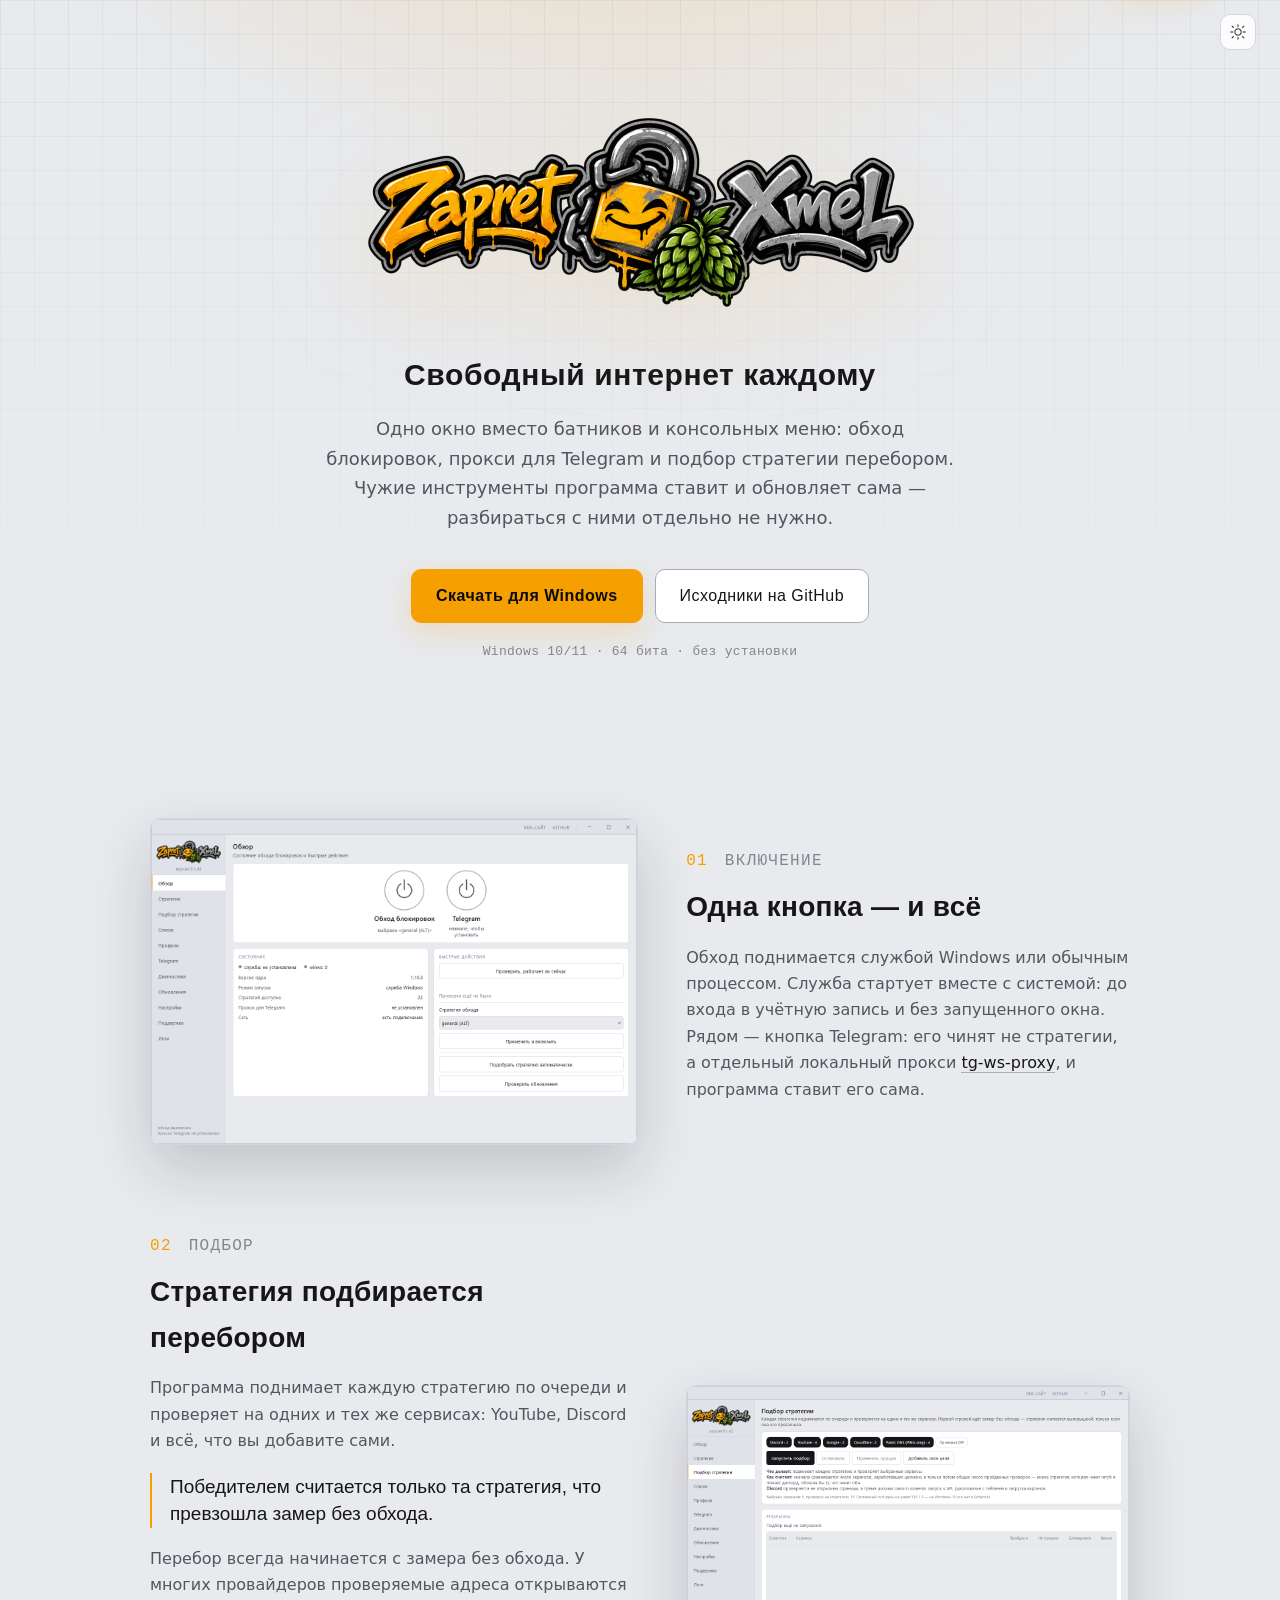
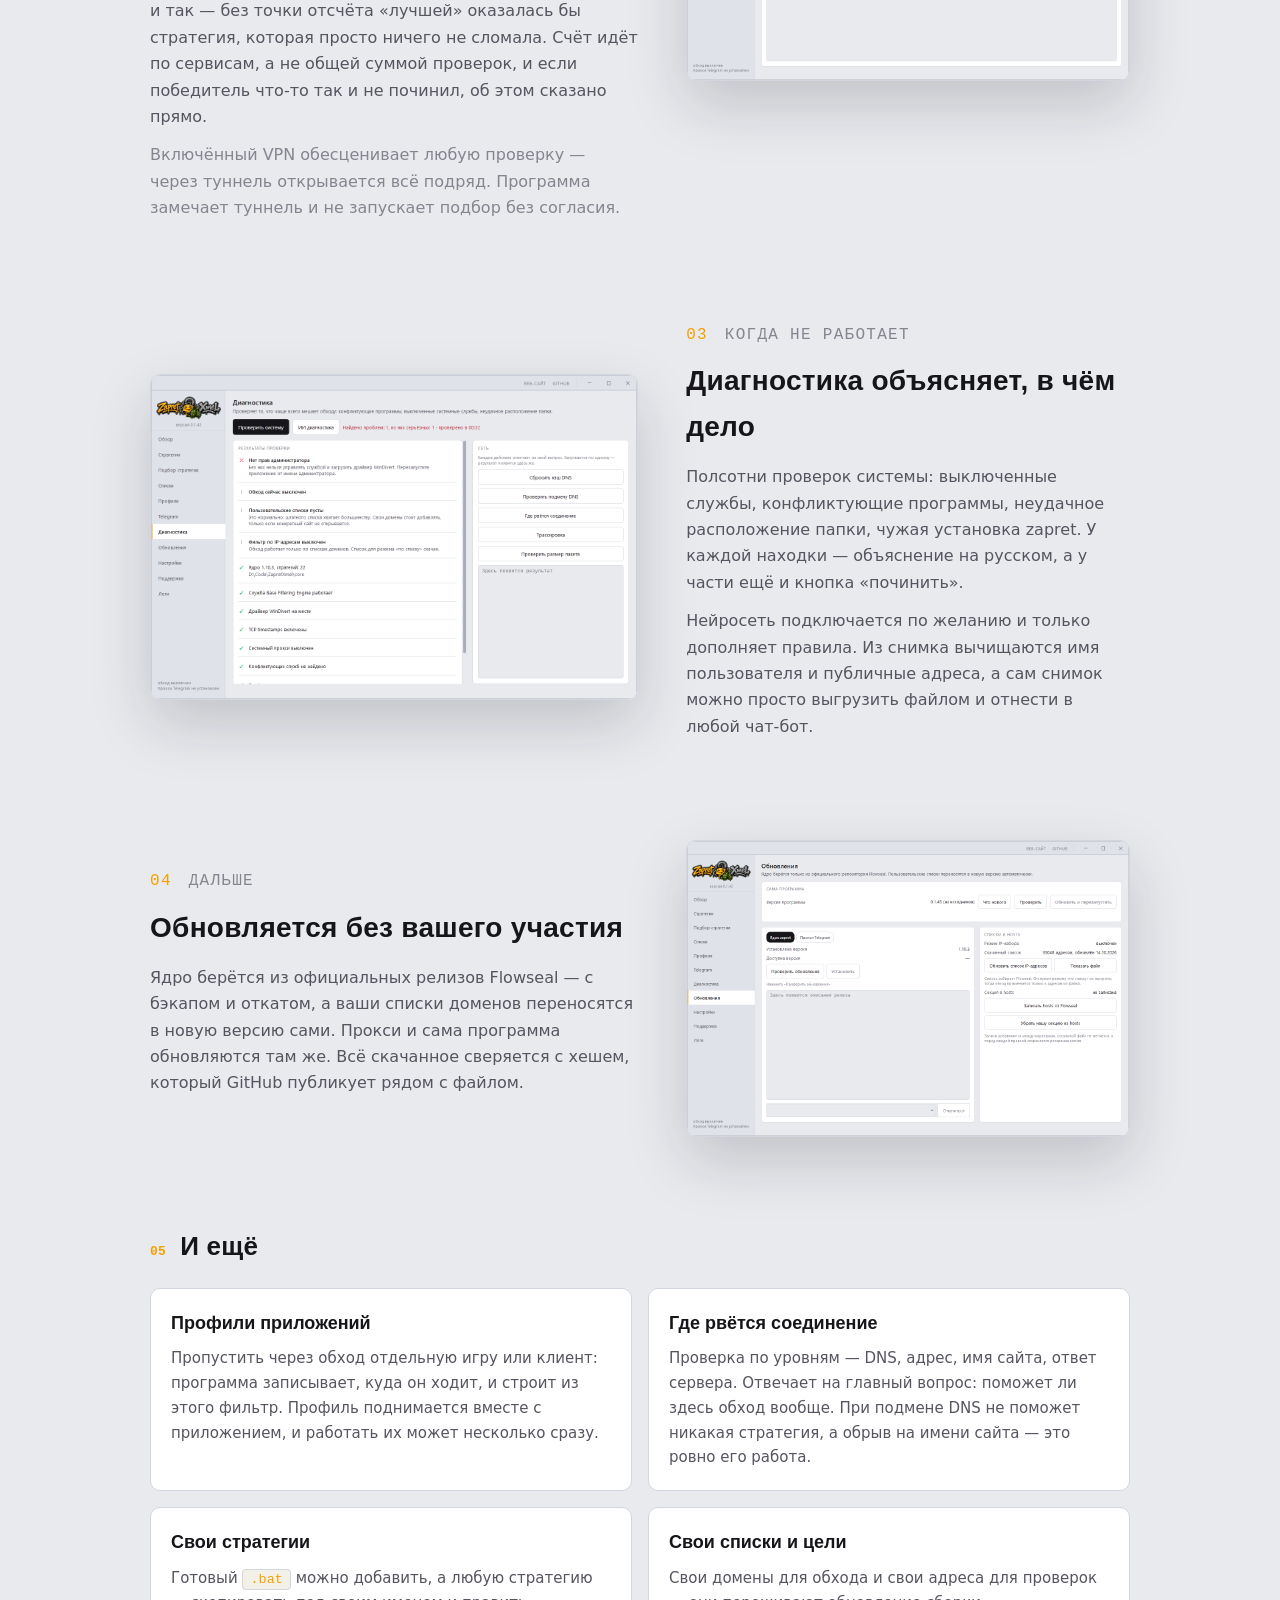
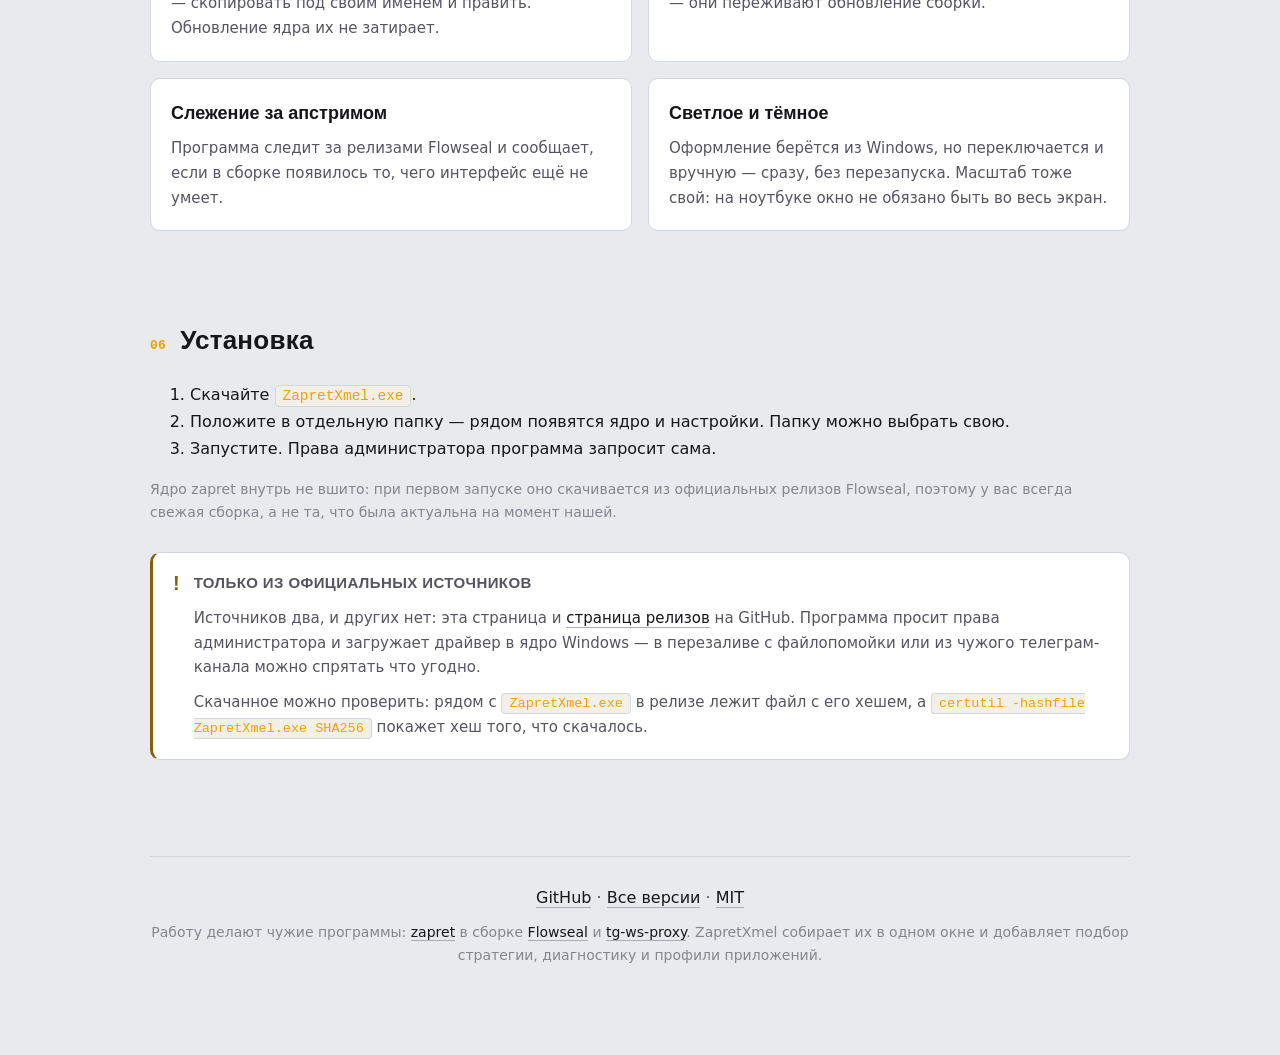
==== docs/index.html @ 5e23eaf8 "fix(сайт): первое переключение темы ждало загрузки снимков Снимки второго оформления браузер не запр" ====
<!DOCTYPE html>
<html lang="ru">
<head>
<meta charset="utf-8">
<meta name="viewport" content="width=device-width, initial-scale=1">
<title>ZapretXmel — обход блокировок без батников</title>
<meta name="description" content="Обход блокировок в одном окне: ядро zapret, прокси для Telegram, подбор стратегии перебором с честным замером без обхода и диагностика.">

<!-- Карточка для ссылок в мессенджерах. Берётся отдельная картинка
     1200×630 (assets/og.png), а не баннер: у баннера прозрачный фон и свои
     пропорции, поэтому Telegram и Discord подкладывали под логотип белое
     полотно и обрезали его по краям. -->
<meta property="og:title" content="ZapretXmel — обход блокировок без батников">
<meta property="og:description" content="Обход блокировок в одном окне: ядро zapret, прокси для Telegram, подбор стратегии перебором с честным замером без обхода и диагностика.">
<meta property="og:image" content="https://igorxmel.github.io/ZapretXmel/assets/og.png">
<meta property="og:image:width" content="1200">
<meta property="og:image:height" content="630">
<meta property="og:url" content="https://igorxmel.github.io/ZapretXmel/">
<meta property="og:site_name" content="ZapretXmel">
<meta property="og:type" content="website">
<meta property="og:locale" content="ru_RU">
<meta name="twitter:card" content="summary_large_image">
<meta name="theme-color" content="#0b0b0c">

<link rel="canonical" href="https://igorxmel.github.io/ZapretXmel/">
<link rel="sitemap" type="application/xml" href="sitemap.xml">
<link rel="icon" href="assets/favicon.png" type="image/png">
<link rel="stylesheet" href="style.css?v=11">

<!-- Тема проставляется до первой отрисовки: иначе у тех, у кого в системе
     светлое оформление, страница на мгновение мигала бы тёмной. Поэтому
     скрипт здесь, а не в site.js, который грузится в конце. -->
<script>
  (function () {
    var saved = null;
    try { saved = localStorage.getItem("theme"); } catch (e) {}
    var system = matchMedia("(prefers-color-scheme: light)").matches ? "light" : "dark";
    document.documentElement.dataset.theme = saved || system;
  })();
</script>

<!-- Класс ставится до отрисовки: по нему стили прячут блоки, которые
     потом проявит скрипт. Без скрипта всё остаётся видимым. -->
<script>document.documentElement.classList.add("js");</script>
</head>
<body>

<div class="bar" id="bar">
  <!-- Тот же логотип, что и на главной. Квадратной иконкой он в панели
       превращался в кашу, а горизонтальный баннер читается и мелким. -->
  <a class="bar-name" href="#top"><img src="assets/banner.png" alt="ZapretXmel"></a>
  <a class="button primary" href="https://github.com/igorxmel/ZapretXmel/releases/latest/download/ZapretXmel.exe">Скачать</a>
</div>

<!-- Переключатель темы живёт сам по себе, а не в верхней полосе: та
     появляется только после прокрутки, и на первом экране кнопки не было
     вовсе. Значок показывает текущее оформление, а не будущее, и рисуется
     обоими сразу — какой из них виден, решают стили по data-theme. Так он
     верен ещё до того, как отработает скрипт. -->
<button class="theme-toggle" id="theme-toggle" type="button"
        title="Светлое или тёмное оформление" aria-label="Сменить оформление">
  <svg class="icon-moon" viewBox="0 0 24 24" width="18" height="18" aria-hidden="true"
       fill="none" stroke="currentColor" stroke-width="1.7"
       stroke-linecap="round" stroke-linejoin="round">
    <path d="M20 14.5A8.5 8.5 0 0 1 9.5 4a8.5 8.5 0 1 0 10.5 10.5z"></path>
  </svg>
  <svg class="icon-sun" viewBox="0 0 24 24" width="18" height="18" aria-hidden="true"
       fill="none" stroke="currentColor" stroke-width="1.7"
       stroke-linecap="round" stroke-linejoin="round">
    <circle cx="12" cy="12" r="4.2"></circle>
    <path d="M12 2.6v2.2M12 19.2v2.2M4.3 4.3l1.6 1.6M18.1 18.1l1.6 1.6M2.6 12h2.2M19.2 12h2.2M4.3 19.7l1.6-1.6M18.1 5.9l1.6-1.6"></path>
  </svg>
</button>

<header class="hero" id="top">
  <img class="banner reveal" style="--step: 0" src="assets/banner.png" alt="ZapretXmel" width="560">

  <p class="slogan reveal" style="--step: 1">Свободный интернет каждому</p>

  <p class="lead reveal" style="--step: 2">
    Одно окно вместо батников и консольных меню: обход блокировок, прокси для
    Telegram и подбор стратегии перебором. Чужие инструменты программа ставит
    и обновляет сама — разбираться с ними отдельно не нужно.
  </p>

  <div class="actions reveal" style="--step: 3">
    <a class="button primary" href="https://github.com/igorxmel/ZapretXmel/releases/latest/download/ZapretXmel.exe">
      Скачать для Windows
    </a>
    <a class="button" href="https://github.com/igorxmel/ZapretXmel">Исходники на GitHub</a>
    <a class="button boosty" id="boosty" href="#" hidden>Поддержать на Boosty</a>
  </div>

  <p class="meta reveal" style="--step: 4" id="meta">Windows 10/11 · 64 бита · без установки</p>
</header>

<main>

<section class="feature reveal">
  <figure class="shot">
    <img data-shot="dashboard" src="assets/dashboard.png" alt="Главный экран с кнопкой включения">
  </figure>
  <div class="feature-text">
    <p class="step"><span>01</span> Включение</p>
    <h2>Одна кнопка — и всё</h2>
    <p>
      Обход поднимается службой Windows или обычным процессом. Служба стартует
      вместе с системой: до входа в учётную запись и без запущенного окна.
      Рядом — кнопка Telegram: его чинят не стратегии, а отдельный локальный
      прокси <a href="https://github.com/Flowseal/tg-ws-proxy">tg-ws-proxy</a>,
      и программа ставит его сама.
    </p>
  </div>
</section>

<section class="feature reveal">
  <figure class="shot">
    <img data-shot="autopick" src="assets/autopick.png" alt="Экран подбора стратегии" loading="lazy">
  </figure>
  <div class="feature-text">
    <p class="step"><span>02</span> Подбор</p>
    <h2>Стратегия подбирается перебором</h2>
    <p>
      Программа поднимает каждую стратегию по очереди и проверяет на одних и
      тех же сервисах: YouTube, Discord и всё, что вы добавите сами.
    </p>
    <blockquote>Победителем считается только та стратегия, что превзошла замер без обхода.</blockquote>
    <p>
      Перебор всегда начинается с замера без обхода. У многих провайдеров
      проверяемые адреса открываются и так — без точки отсчёта «лучшей»
      оказалась бы стратегия, которая просто ничего не сломала. Счёт идёт по
      сервисам, а не общей суммой проверок, и если победитель что-то так и не
      починил, об этом сказано прямо.
    </p>
    <p class="aside">
      Включённый VPN обесценивает любую проверку — через туннель открывается всё
      подряд. Программа замечает туннель и не запускает подбор без согласия.
    </p>
  </div>
</section>

<section class="feature reveal">
  <figure class="shot">
    <img data-shot="diagnostics" src="assets/diagnostics.png" alt="Экран диагностики" loading="lazy">
  </figure>
  <div class="feature-text">
    <p class="step"><span>03</span> Когда не работает</p>
    <h2>Диагностика объясняет, в чём дело</h2>
    <p>
      Полсотни проверок системы: выключенные службы, конфликтующие программы,
      неудачное расположение папки, чужая установка zapret. У каждой находки —
      объяснение на русском, а у части ещё и кнопка «починить».
    </p>
    <p>
      Нейросеть подключается по желанию и только дополняет правила. Из снимка
      вычищаются имя пользователя и публичные адреса, а сам снимок можно просто
      выгрузить файлом и отнести в любой чат-бот.
    </p>
  </div>
</section>

<section class="feature reveal">
  <figure class="shot">
    <img data-shot="updates" src="assets/updates.png" alt="Экран обновлений" loading="lazy">
  </figure>
  <div class="feature-text">
    <p class="step"><span>04</span> Дальше</p>
    <h2>Обновляется без вашего участия</h2>
    <p>
      Ядро берётся из официальных релизов Flowseal — с бэкапом и откатом, а ваши
      списки доменов переносятся в новую версию сами. Прокси и сама программа
      обновляются там же. Всё скачанное сверяется с хешем, который GitHub
      публикует рядом с файлом.
    </p>
  </div>
</section>

<section class="extras reveal">
  <h2 class="title"><span>05</span> И ещё</h2>
  <div class="extras-grid">
    <article>
      <h3>Профили приложений</h3>
      <p>Пропустить через обход отдельную игру или клиент: программа записывает,
        куда он ходит, и строит из этого фильтр. Профиль поднимается вместе с
        приложением, и работать их может несколько сразу.</p>
    </article>
    <article>
      <h3>Где рвётся соединение</h3>
      <p>Проверка по уровням — DNS, адрес, имя сайта, ответ сервера. Отвечает на
        главный вопрос: поможет ли здесь обход вообще. При подмене DNS не поможет
        никакая стратегия, а обрыв на имени сайта — это ровно его работа.</p>
    </article>
    <article>
      <h3>Свои стратегии</h3>
      <p>Готовый <code>.bat</code> можно добавить, а любую стратегию — скопировать
        под своим именем и править. Обновление ядра их не затирает.</p>
    </article>
    <article>
      <h3>Свои списки и цели</h3>
      <p>Свои домены для обхода и свои адреса для проверок — они переживают
        обновление сборки.</p>
    </article>
    <article>
      <h3>Слежение за апстримом</h3>
      <p>Программа следит за релизами Flowseal и сообщает, если в сборке появилось
        то, чего интерфейс ещё не умеет.</p>
    </article>
    <article>
      <h3>Светлое и тёмное</h3>
      <p>Оформление берётся из Windows, но переключается и вручную — сразу, без
        перезапуска. Масштаб тоже свой: на ноутбуке окно не обязано быть во весь
        экран.</p>
    </article>
  </div>
</section>

<section class="install reveal">
  <h2 class="title"><span>06</span> Установка</h2>
  <ol>
    <li>Скачайте <code>ZapretXmel.exe</code>.</li>
    <li>Положите в отдельную папку — рядом появятся ядро и настройки. Папку можно выбрать свою.</li>
    <li>Запустите. Права администратора программа запросит сама.</li>
  </ol>
  <p class="aside">
    Ядро zapret внутрь не вшито: при первом запуске оно скачивается из
    официальных релизов Flowseal, поэтому у вас всегда свежая сборка, а не та,
    что была актуальна на момент нашей.
  </p>

  <div class="warning">
    <span class="warning-mark" aria-hidden="true">!</span>
    <div>
      <p class="warning-title">Только из официальных источников</p>
      <p>
        Источников два, и других нет: эта страница и
        <a href="https://github.com/igorxmel/ZapretXmel/releases/latest">страница релизов</a>
        на GitHub. Программа просит права администратора и загружает драйвер в
        ядро Windows — в перезаливе с файлопомойки или из чужого
        телеграм-канала можно спрятать что угодно.
      </p>
      <p>
        Скачанное можно проверить: рядом с <code>ZapretXmel.exe</code> в релизе
        лежит файл с его хешем, а <code>certutil -hashfile ZapretXmel.exe
        SHA256</code> покажет хеш того, что скачалось.
      </p>
    </div>
  </div>
</section>

</main>

<footer>
  <p>
    <a href="https://github.com/igorxmel/ZapretXmel">GitHub</a> ·
    <a href="https://github.com/igorxmel/ZapretXmel/releases">Все версии</a> ·
    <a href="https://github.com/igorxmel/ZapretXmel/blob/main/LICENSE">MIT</a>
  </p>
  <p class="aside">
    Работу делают чужие программы: <a href="https://github.com/bol-van/zapret">zapret</a>
    в сборке <a href="https://github.com/Flowseal/zapret-discord-youtube">Flowseal</a>
    и <a href="https://github.com/Flowseal/tg-ws-proxy">tg-ws-proxy</a>. ZapretXmel
    собирает их в одном окне и добавляет подбор стратегии, диагностику и профили
    приложений.
  </p>
</footer>

<!-- Снимок во весь экран. Разметка здесь, а не в скрипте: без JS она
     просто не показывается, и страница от этого не ломается. -->
<div class="lightbox" id="lightbox" hidden>
  <button class="lightbox-close" id="lightbox-close" type="button" aria-label="Закрыть">×</button>
  <img id="lightbox-image" alt="">
</div>

<script src="site.js?v=11"></script>
</body>
</html>
---- docs/style.css ----
/* Палитра та же, что в приложении (app/ui/theme/tokens.py): монохром, цвет
   остаётся за состояниями, а оранжевый из логотипа — единственный акцент.

   Логотип нарисован граффити, поэтому страница держит ту же ноту: тёмный
   холст, инженерная сетка, узкий конденсированный шрифт заголовков и
   моноширинные пометки. Ни одной внешней библиотеки и ни одного шрифта со
   стороннего сервера: страница про обход блокировок не должна зависеть от
   чужих CDN. */

:root {
  --bg: #0b0b0c;
  --surface: #141416;
  --surface-hover: #1b1b1e;
  --border: #282830;
  --border-strong: #3a3a44;
  --text: #f2f2f3;
  --text-dim: #9f9fa6;
  --text-muted: #68686f;
  --orange: #f5a000;
  /* Цвет предупреждения из tokens.py. Это не второй акцент: оранжевый
     остаётся за кнопкой скачивания, а этот — за состоянием, ровно как в
     приложении. Поэтому он живёт в полоске и слове, а не в заливке. */
  --warning: #d9a441;
  --shadow: rgba(0, 0, 0, 0.45);
  --grid-line: rgba(255, 255, 255, 0.022);
  --glow: rgba(245, 160, 0, 0.1);
  --bar-bg: rgba(11, 11, 12, 0.82);
  --shot-shadow: 0 30px 70px rgba(0, 0, 0, 0.55);
  --code-bg: #000;
  --radius: 10px;
  --width: 980px;

  /* Bahnschrift есть в Windows 10 и 11 — узкий DIN-подобный гротеск,
     который задаёт странице технический характер. На других системах
     подхватятся ближайшие по духу. */
  --display: "Bahnschrift", "Segoe UI Variable Display", "Archivo Narrow",
    "Roboto Condensed", "Segoe UI", sans-serif;
  --body: "Segoe UI Variable Text", "Segoe UI", system-ui, -apple-system, sans-serif;
  --mono: Consolas, "SF Mono", ui-monospace, monospace;
}

/* Светлая палитра — зеркало тёмной, с теми же ролями у тех же переменных.
   Значения взяты из app/ui/theme/tokens.py, чтобы страница и программа
   выглядели одинаково.

   Определена один раз: признак темы проставляет скрипт в <head> ещё до
   отрисовки, в том числе когда человек ничего не выбирал и тему берут у
   системы. Второй набор в @media пришлось бы править парой, и он бы
   разошёлся. */
:root[data-theme="light"] {
  --bg: #e8eaee;
  --surface: #ffffff;
  --surface-hover: #f0f1f5;
  --border: #d2d6de;
  --border-strong: #a8adb8;
  --text: #16161a;
  --text-dim: #55555f;
  --text-muted: #85858f;
  --warning: #8a5d0a;
  --shadow: rgba(22, 22, 26, 0.14);
  /* Сетка на светлом должна быть тёмной, иначе её попросту нет. Свечение
     наоборот плотнее: на белом оранжевый разбавляется сильнее. */
  --grid-line: rgba(22, 22, 26, 0.045);
  --glow: rgba(245, 160, 0, 0.18);
  --bar-bg: rgba(255, 255, 255, 0.86);
  --shot-shadow: 0 24px 60px rgba(22, 22, 26, 0.18);
  /* Чёрная плашка посреди светлого текста выглядит дырой; оранжевый на
     светло-сером читается не хуже. */
  --code-bg: #f3f0e8;
}

* { box-sizing: border-box; }

/* Собственный display у кнопки перебивает скрытие атрибутом hidden —
   без этого правила кнопка Boosty показывалась бы и без ссылки. */
[hidden] { display: none !important; }

html {
  scroll-behavior: smooth;
  -webkit-text-size-adjust: 100%;
}

body {
  margin: 0;
  padding: 0 20px 80px;
  background: var(--bg);
  color: var(--text);
  font: 16px/1.65 var(--body);
  -webkit-font-smoothing: antialiased;
  overflow-x: hidden;
}

/* Фон собран слоями: сигнальное оранжевое зарево вверху, инженерная сетка,
   затухающая к низу, и поверх — едва заметное зерно. Плоская заливка
   выглядела дёшево, а каждый слой по отдельности почти не виден. */
body::before,
body::after {
  content: "";
  position: fixed;
  inset: 0;
  pointer-events: none;
  z-index: -1;
}

body::before {
  background:
    radial-gradient(900px 420px at 50% -120px, var(--glow), transparent 70%),
    linear-gradient(var(--bg), var(--bg));
}

body::after {
  background-image:
    linear-gradient(var(--grid-line) 1px, transparent 1px),
    linear-gradient(90deg, var(--grid-line) 1px, transparent 1px);
  background-size: 34px 34px;
  mask-image: linear-gradient(#000 0%, rgba(0, 0, 0, 0.35) 45%, transparent 85%);
}

a { color: var(--text); text-decoration: none; }
a:not(.button):not(.dot):not(.bar-name) {
  border-bottom: 1px solid var(--border-strong);
  transition: border-color 0.15s, color 0.15s;
}
a:not(.button):not(.dot):not(.bar-name):hover { border-color: var(--orange); color: #fff; }

code {
  background: var(--code-bg);
  border: 1px solid var(--border);
  border-radius: 4px;
  padding: 2px 7px;
  font-family: var(--mono);
  font-size: 0.9em;
  color: var(--orange);
}

/* --- верхняя панель ---------------------------------------------------- */

/* Появляется, когда шапка уехала вверх: кнопка скачивания должна быть под
   рукой на любой высоте страницы, но мешать первому экрану она не должна. */
.bar {
  position: fixed;
  top: 0;
  left: 0;
  right: 0;
  z-index: 10;
  display: flex;
  align-items: center;
  gap: 14px;
  padding: 9px 24px;
  background: var(--bar-bg);
  backdrop-filter: blur(12px);
  border-bottom: 1px solid var(--border);
  transform: translateY(-100%);
  transition: transform 0.25s ease;
}

.bar.shown { transform: none; }

.bar-name { display: flex; opacity: 0.95; transition: opacity 0.15s; }
.bar-name:hover { opacity: 1; }
.bar-name img { height: 38px; width: auto; display: block; }

.bar .button { margin-left: auto; padding: 7px 16px; font-size: 14px; }

/* --- шапка ------------------------------------------------------------- */

.hero {
  max-width: var(--width);
  margin: 0 auto;
  padding: 96px 0 56px;
  text-align: center;
}

.banner {
  width: min(560px, 100%);
  height: auto;
  filter: drop-shadow(0 24px 60px rgba(245, 160, 0, 0.14));
}

.slogan {
  margin: 22px 0 0;
  font-family: var(--display);
  font-size: 30px;
  font-weight: 600;
  letter-spacing: 0.02em;
  color: var(--text);
}

.lead {
  max-width: 640px;
  margin: 14px auto 0;
  color: var(--text-dim);
  font-size: 18px;
}

.actions {
  display: flex;
  flex-wrap: wrap;
  gap: 12px;
  justify-content: center;
  margin-top: 36px;
}

.button {
  display: inline-block;
  padding: 13px 24px;
  border: 1px solid var(--border-strong);
  border-radius: var(--radius);
  background: var(--surface);
  color: var(--text);
  font-family: var(--display);
  font-size: 16px;
  letter-spacing: 0.03em;
  cursor: pointer;
  transition: background 0.15s, border-color 0.15s, transform 0.15s, box-shadow 0.2s;
}

.button:hover {
  background: var(--surface-hover);
  border-color: var(--text-muted);
  transform: translateY(-1px);
}

.button.primary {
  background: var(--orange);
  border-color: var(--orange);
  color: #0b0b0c;
  font-weight: 600;
  box-shadow: 0 10px 30px rgba(245, 160, 0, 0.2);
}

.button.primary:hover {
  background: #ffb224;
  border-color: #ffb224;
  box-shadow: 0 14px 38px rgba(245, 160, 0, 0.3);
}

.meta {
  margin-top: 18px;
  color: var(--text-muted);
  font-family: var(--mono);
  font-size: 13px;
  letter-spacing: 0.02em;
}

/* --- разделы ----------------------------------------------------------- */

main { max-width: var(--width); margin: 0 auto; }

section { margin-top: 88px; }

/* Нумерация разделов моноширинным — та же инженерная нота, что и у сетки
   на фоне. Заодно она даёт взгляду опору на длинной странице. */
.title {
  display: flex;
  align-items: baseline;
  gap: 14px;
  margin: 0 0 20px;
}

.title span {
  color: var(--orange);
  font-family: var(--mono);
  font-size: 13px;
}

h2 {
  margin: 0;
  font-family: var(--display);
  font-size: 26px;
  font-weight: 600;
  letter-spacing: 0.01em;
}

.features h3 {
  margin: 0 0 8px;
  font-family: var(--display);
  font-size: 19px;
  font-weight: 600;
  letter-spacing: 0.01em;
}

p { margin: 0 0 12px; color: var(--text-dim); }
.aside { color: var(--text-muted); font-size: 14px; }

/* --- предупреждение ---------------------------------------------------- */

/* Программа просит права администратора и грузит драйвер в ядро, поэтому
   перезалив с чужого сайта — удобное место спрятать что угодно. Сказать об
   этом надо там, где нажимают «Скачать», а не в документации. */
.warning {
  display: grid;
  grid-template-columns: auto 1fr;
  gap: 0 14px;
  margin-top: 28px;
  padding: 18px 20px;
  background: var(--surface);
  border: 1px solid var(--border);
  border-left: 3px solid var(--warning);
  border-radius: var(--radius);
}

.warning-mark {
  color: var(--warning);
  font-family: var(--display);
  font-size: 20px;
  font-weight: 700;
  line-height: 1.2;
}

.warning-title {
  margin: 0 0 6px;
  color: var(--warning);
  font-family: var(--display);
  font-size: 15px;
  font-weight: 700;
  letter-spacing: 0.4px;
  text-transform: uppercase;
}

.warning p {
  margin: 0;
  color: var(--text-dim);
  font-size: 15px;
}

.warning p + p { margin-top: 10px; }
.warning a { color: var(--text); }

/* --- возможности ------------------------------------------------------ */

.feature {
  display: grid;
  grid-template-columns: 1.1fr 1fr;
  gap: 48px;
  align-items: center;
}

/* Чётные секции зеркалим: ровный строй из одинаковых блоков читается
   как таблица, а не как рассказ. */
.feature:nth-of-type(even) .shot { order: 2; }

.shot { margin: 0; }

.shot img {
  width: 100%;
  height: auto;
  display: block;
  border: 1px solid var(--border);
  border-radius: var(--radius);
  box-shadow: var(--shot-shadow);
  cursor: zoom-in;
}

.feature h2 {
  margin: 0 0 14px;
  font-size: 28px;
}

.feature p { font-size: 16px; }

.step {
  margin: 0 0 10px;
  color: var(--text-muted);
  font-family: var(--mono);
  font-size: 13px;
  letter-spacing: 0.08em;
  text-transform: uppercase;
}

.step span { color: var(--orange); margin-right: 6px; }

.feature blockquote {
  margin: 18px 0;
  padding-left: 18px;
  border-left: 2px solid var(--orange);
  color: var(--text);
  font-family: var(--display);
  font-size: 19px;
  line-height: 1.45;
}

/* Ровно две колонки: при автоподборе четвёртая карточка оставалась
   одна в ряду и выглядела забытой. */
.extras-grid {
  display: grid;
  grid-template-columns: repeat(2, 1fr);
  gap: 16px;
}

.extras-grid article {
  padding: 20px;
  background: var(--surface);
  border: 1px solid var(--border);
  border-radius: var(--radius);
}

.extras-grid h3 {
  margin: 0 0 8px;
  font-family: var(--display);
  font-size: 18px;
  font-weight: 600;
}

.extras-grid p { margin: 0; font-size: 15px; }

footer {
  max-width: var(--width);
  margin: 96px auto 0;
  padding-top: 28px;
  border-top: 1px solid var(--border);
  text-align: center;
}

footer p { margin: 0 0 10px; }

/* --- появление --------------------------------------------------------- */

/* Блоки проявляются при подходе к ним, шапка — сразу после загрузки с
   небольшой задержкой между строками. Без скрипта (и при выключенной в
   системе анимации) всё остаётся на своих местах видимым. */
/* Прячем блоки только тогда, когда скрипт точно работает и сможет их
   показать. Иначе любая его ошибка — или выключенный JS — оставила бы от
   страницы пустой фон, что и случилось при первой же опечатке. */
.js .reveal {
  opacity: 0;
  transform: translateY(14px);
  transition: opacity 0.5s ease, transform 0.5s ease;
}

.js .reveal.seen { opacity: 1; transform: none; }

.js .hero .reveal { transition-delay: calc(var(--step, 0) * 90ms); }

@media (prefers-reduced-motion: reduce) {
  html { scroll-behavior: auto; }
  .js .reveal { opacity: 1; transform: none; transition: none; }
  .button:hover, .features article:hover { transform: none; }
}

/* --- узкий экран ------------------------------------------------------- */

@media (max-width: 860px) {
  .feature { grid-template-columns: 1fr; gap: 24px; }
  .extras-grid { grid-template-columns: 1fr; }
  .feature:nth-of-type(even) .shot { order: 0; }
}

@media (max-width: 640px) {
  body { padding: 0 16px 56px; }
  .hero { padding: 64px 0 40px; }
  .slogan { font-size: 24px; }
  .lead { font-size: 16px; }
  .button { flex: 1 1 100%; text-align: center; }
  .bar { padding: 8px 16px; }
  .bar .button { flex: 0 0 auto; }
  .install { padding: 22px; }
  .feature h2 { font-size: 22px; }
  .feature blockquote { font-size: 17px; }
  section { margin-top: 64px; }
  h2 { font-size: 22px; }
}

/* --- снимок во весь экран --------------------------------------------- */

/* Экраны программы — главное, что есть показать на странице, а в полосе
   карусели мелкий текст не прочитать. */
.lightbox {
  position: fixed;
  inset: 0;
  z-index: 20;
  display: flex;
  align-items: center;
  justify-content: center;
  padding: 40px;
  background: rgba(5, 5, 6, 0.94);
  backdrop-filter: blur(6px);
  cursor: zoom-out;
}

.lightbox[hidden] { display: none; }

.lightbox img {
  max-width: 100%;
  max-height: 100%;
  border: 1px solid var(--border);
  border-radius: var(--radius);
  box-shadow: 0 40px 90px rgba(0, 0, 0, 0.6);
}

.lightbox-close {
  position: absolute;
  top: 18px;
  right: 22px;
  width: 38px;
  height: 38px;
  padding: 0;
  border: 1px solid var(--border-strong);
  border-radius: 50%;
  background: var(--surface);
  color: var(--text-dim);
  font-size: 22px;
  line-height: 1;
  cursor: pointer;
}

.lightbox-close:hover { color: var(--text); border-color: var(--text-muted); }

@media (max-width: 860px) {
  .feature { grid-template-columns: 1fr; gap: 24px; }
  .extras-grid { grid-template-columns: 1fr; }
  .feature:nth-of-type(even) .shot { order: 0; }
}

@media (max-width: 640px) {
  .lightbox { padding: 16px; }
}

/* --- переключатель темы ------------------------------------------------ */

/* Висит сам по себе и виден всегда. В верхней полосе он был доступен
   только после прокрутки: она прячется, чтобы не загораживать первый
   экран, — а оформление переключают как раз на первом экране. */
.theme-toggle {
  position: fixed;
  top: 14px;
  right: 24px;
  z-index: 20;
  display: inline-flex;
  align-items: center;
  justify-content: center;
  width: 36px;
  height: 36px;
  padding: 0;
  border: 1px solid var(--border);
  border-radius: var(--radius);
  /* Та же подложка, что и у полосы: поверх баннера прозрачная кнопка
     теряется, а поверх полосы — сливается с ней. */
  background: var(--bar-bg);
  backdrop-filter: blur(12px);
  color: var(--text-dim);
  cursor: pointer;
  line-height: 1;
}

.theme-toggle:hover {
  color: var(--text);
  border-color: var(--border-strong);
}

/* Показывается значок текущего оформления, а не того, куда щёлкнут:
   кнопка отвечает на вопрос «что сейчас», а стрелка переключения в ней и
   так подразумевается. Выбор стилями, а не скриптом, — иначе до его
   загрузки видны оба. */
.theme-toggle .icon-sun { display: none; }
:root[data-theme="light"] .theme-toggle .icon-moon { display: none; }
:root[data-theme="light"] .theme-toggle .icon-sun { display: block; }

/* Кнопке скачивания в полосе нужно место, чтобы не уехать под значок. */
.bar { padding-right: 72px; }

@media (max-width: 640px) {
  .theme-toggle { top: 10px; right: 16px; }
  .bar { padding-right: 62px; }
}
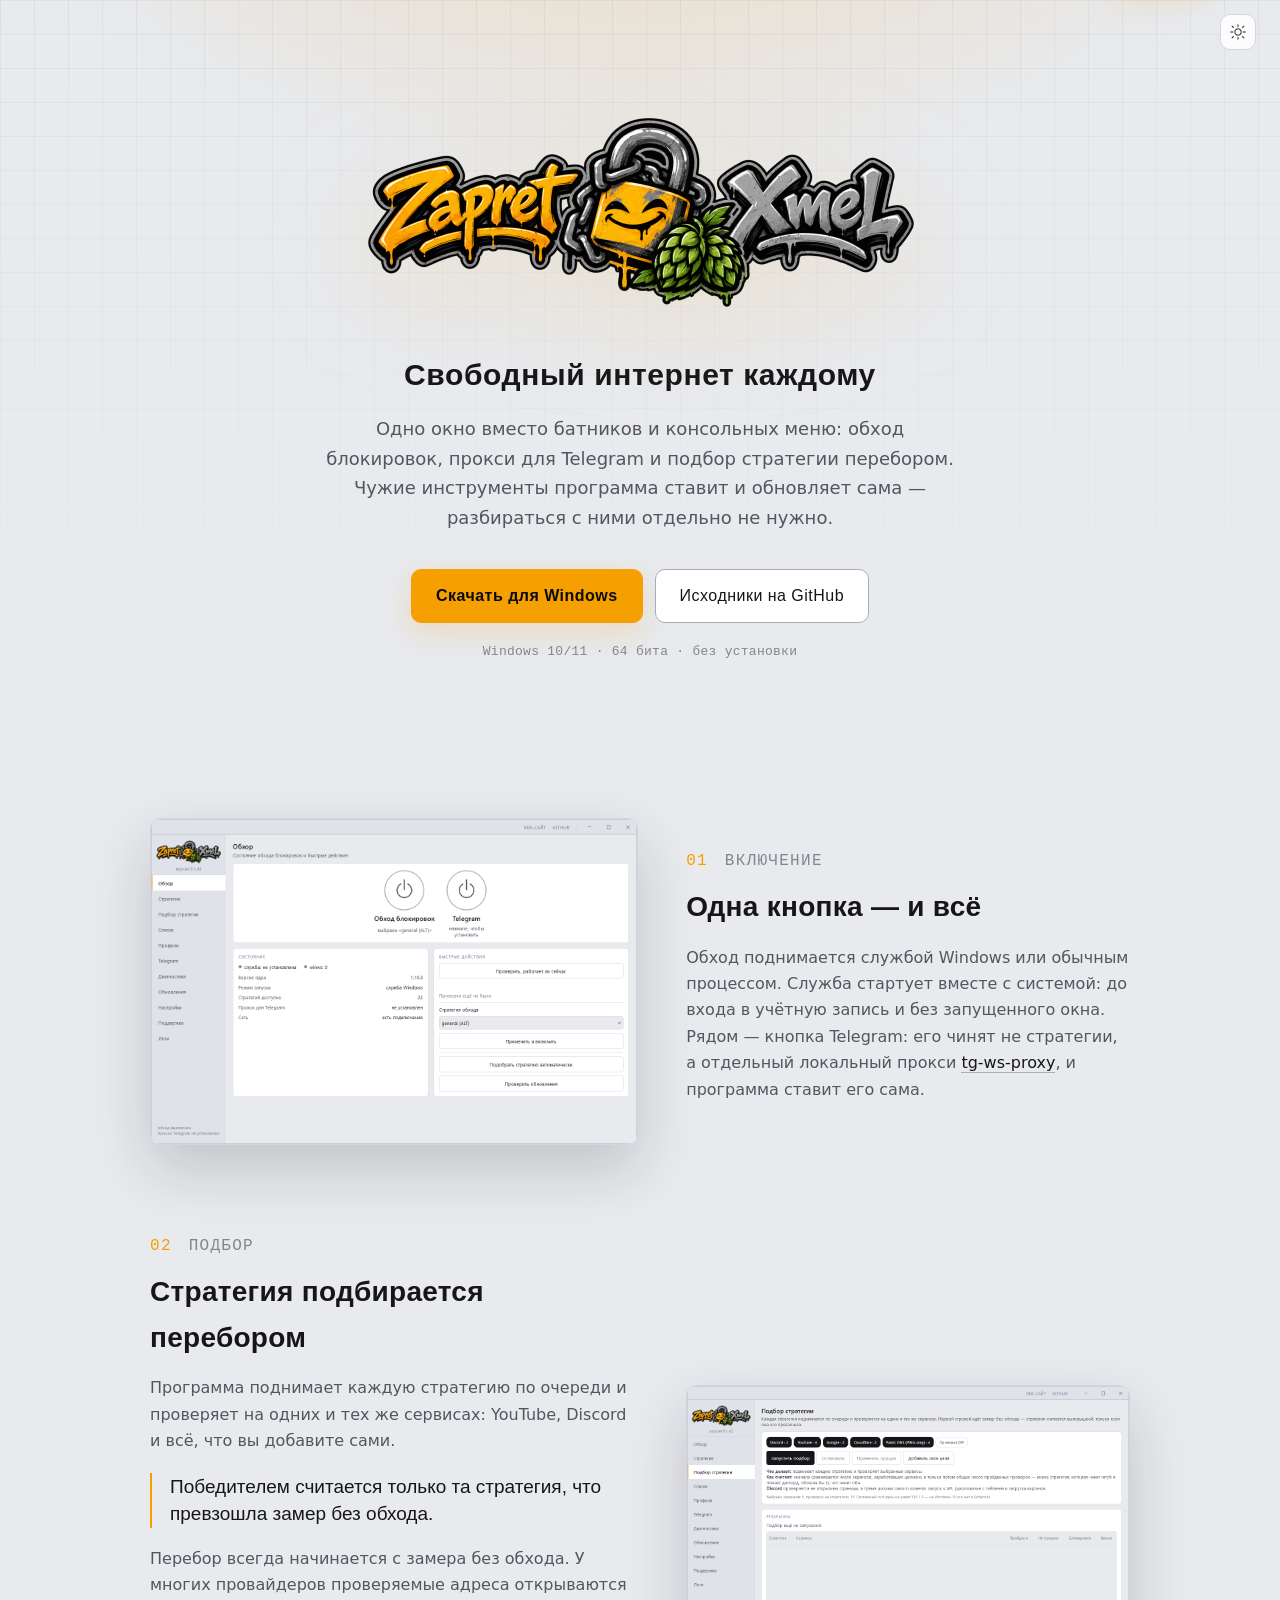
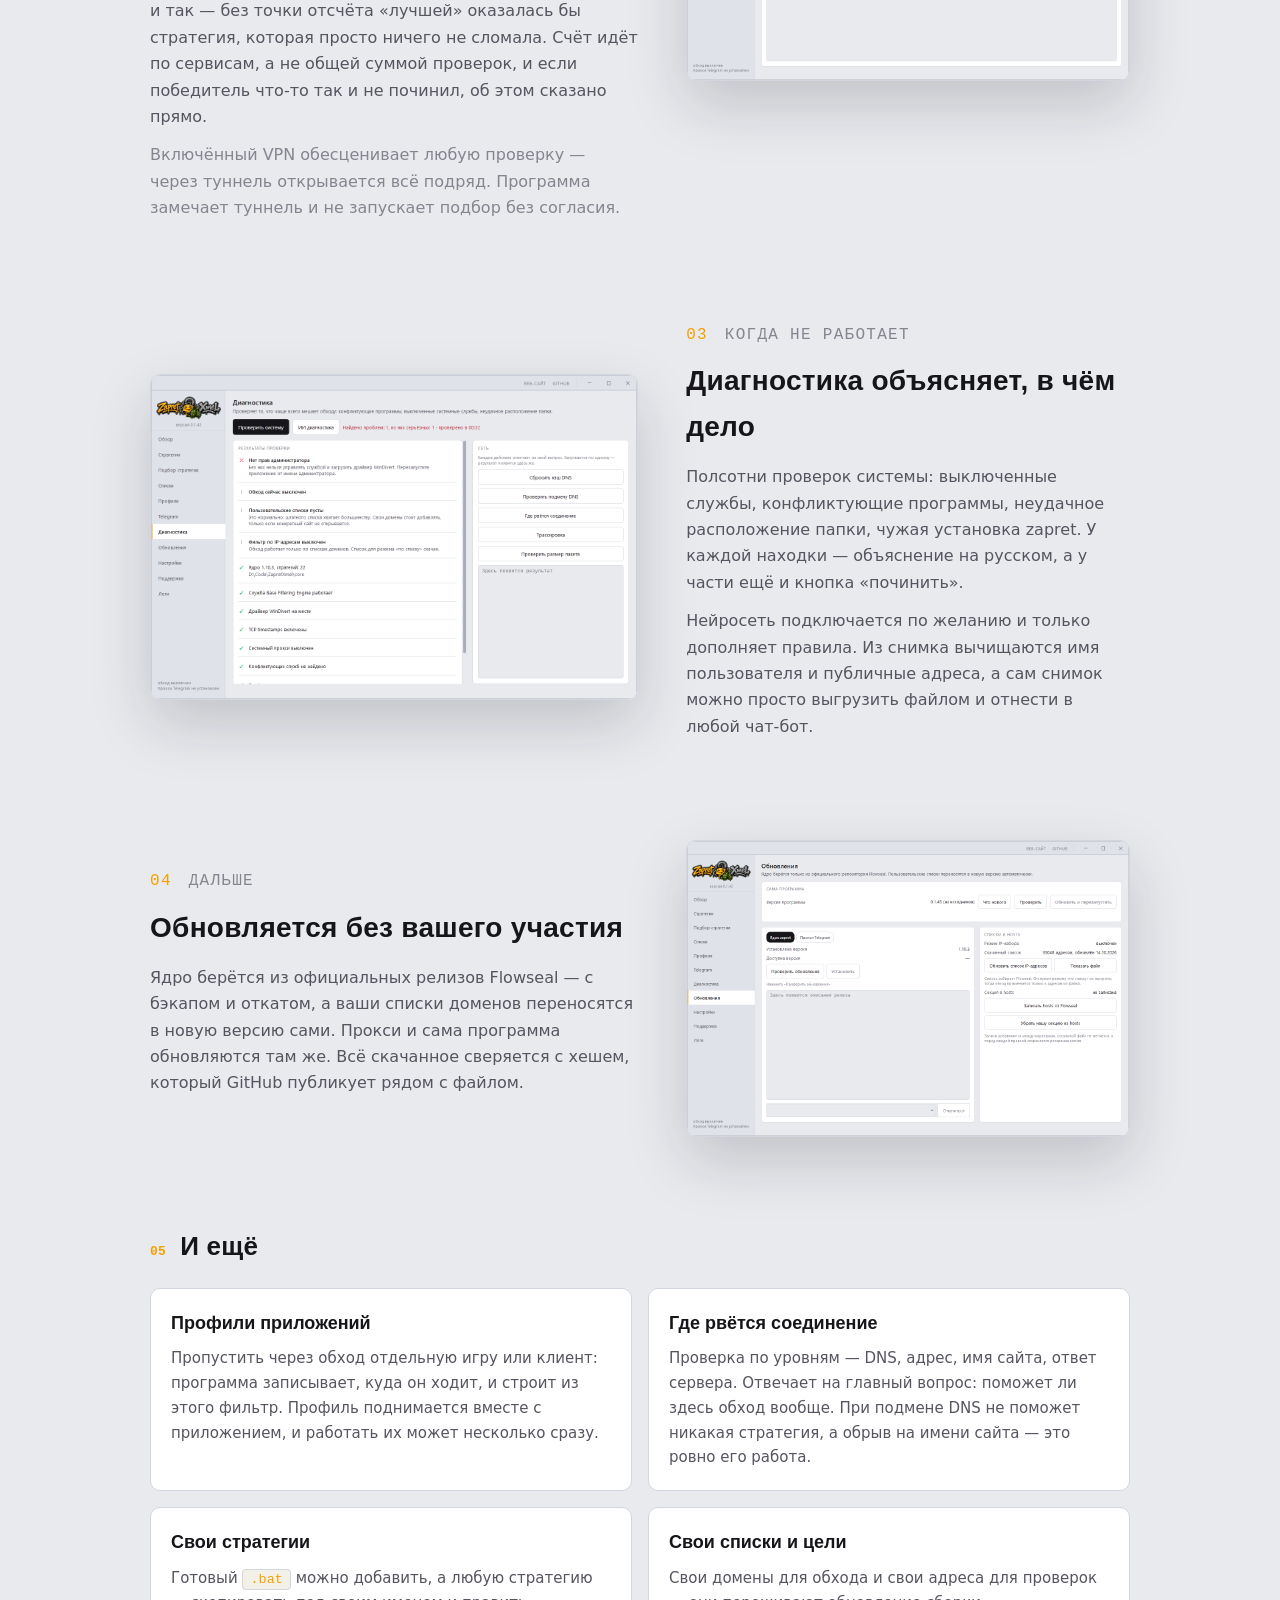
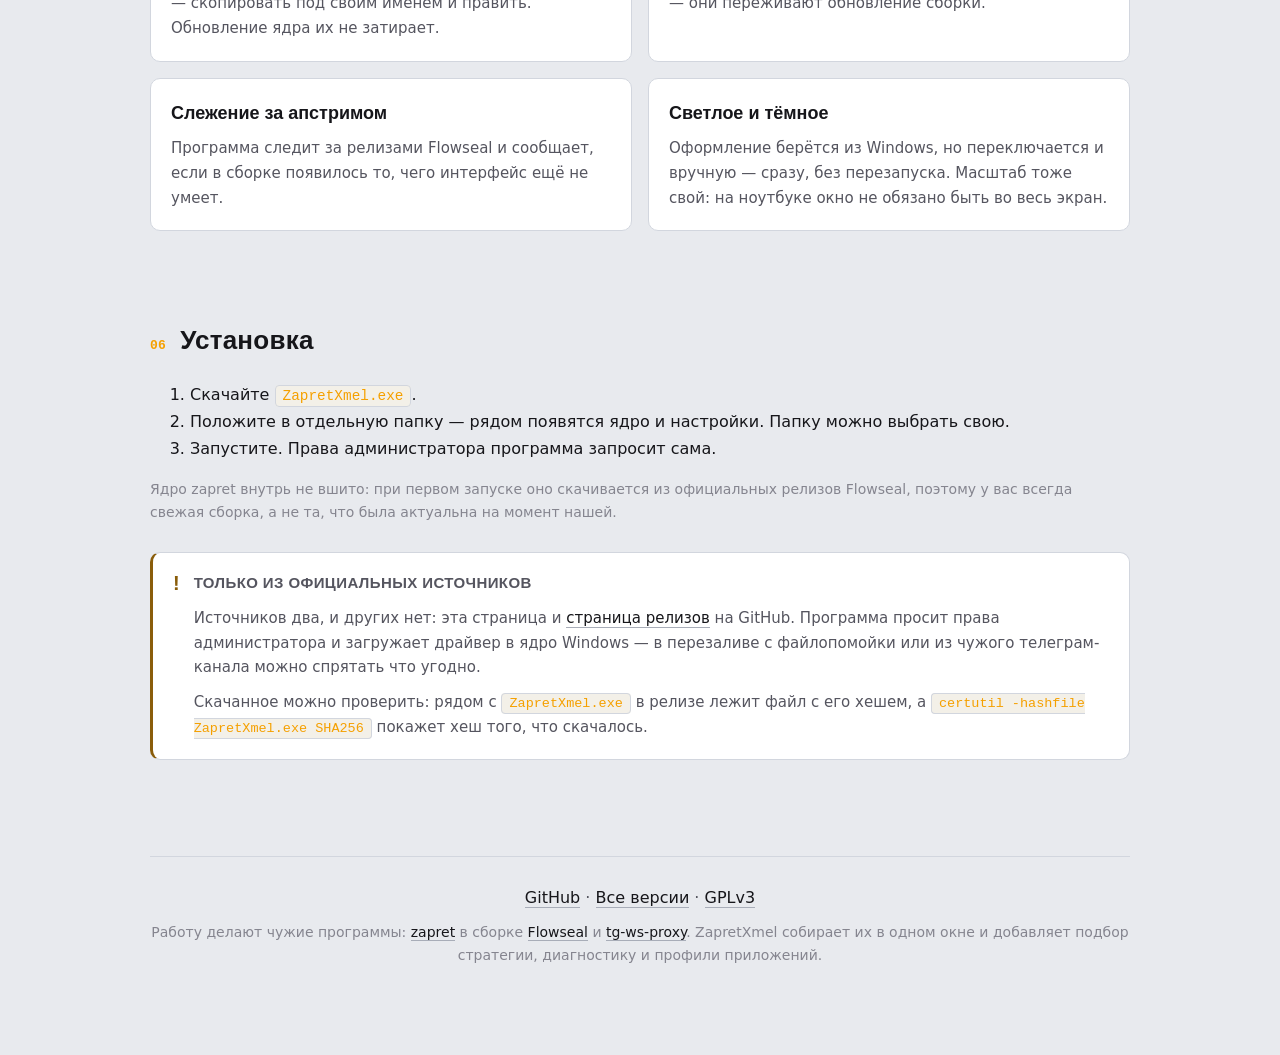
==== commit cb63a98e: "docs: лицензия GPLv3 вместо MIT GitHub не распознавал лицензию вовсе и отдавал NOASSERTION: к канони" ====
--- a/docs/index.html
+++ b/docs/index.html
@@ -253,7 +253,7 @@
   <p>
     <a href="https://github.com/igorxmel/ZapretXmel">GitHub</a> ·
     <a href="https://github.com/igorxmel/ZapretXmel/releases">Все версии</a> ·
-    <a href="https://github.com/igorxmel/ZapretXmel/blob/main/LICENSE">MIT</a>
+    <a href="https://github.com/igorxmel/ZapretXmel/blob/main/LICENSE">GPLv3</a>
   </p>
   <p class="aside">
     Работу делают чужие программы: <a href="https://github.com/bol-van/zapret">zapret</a>
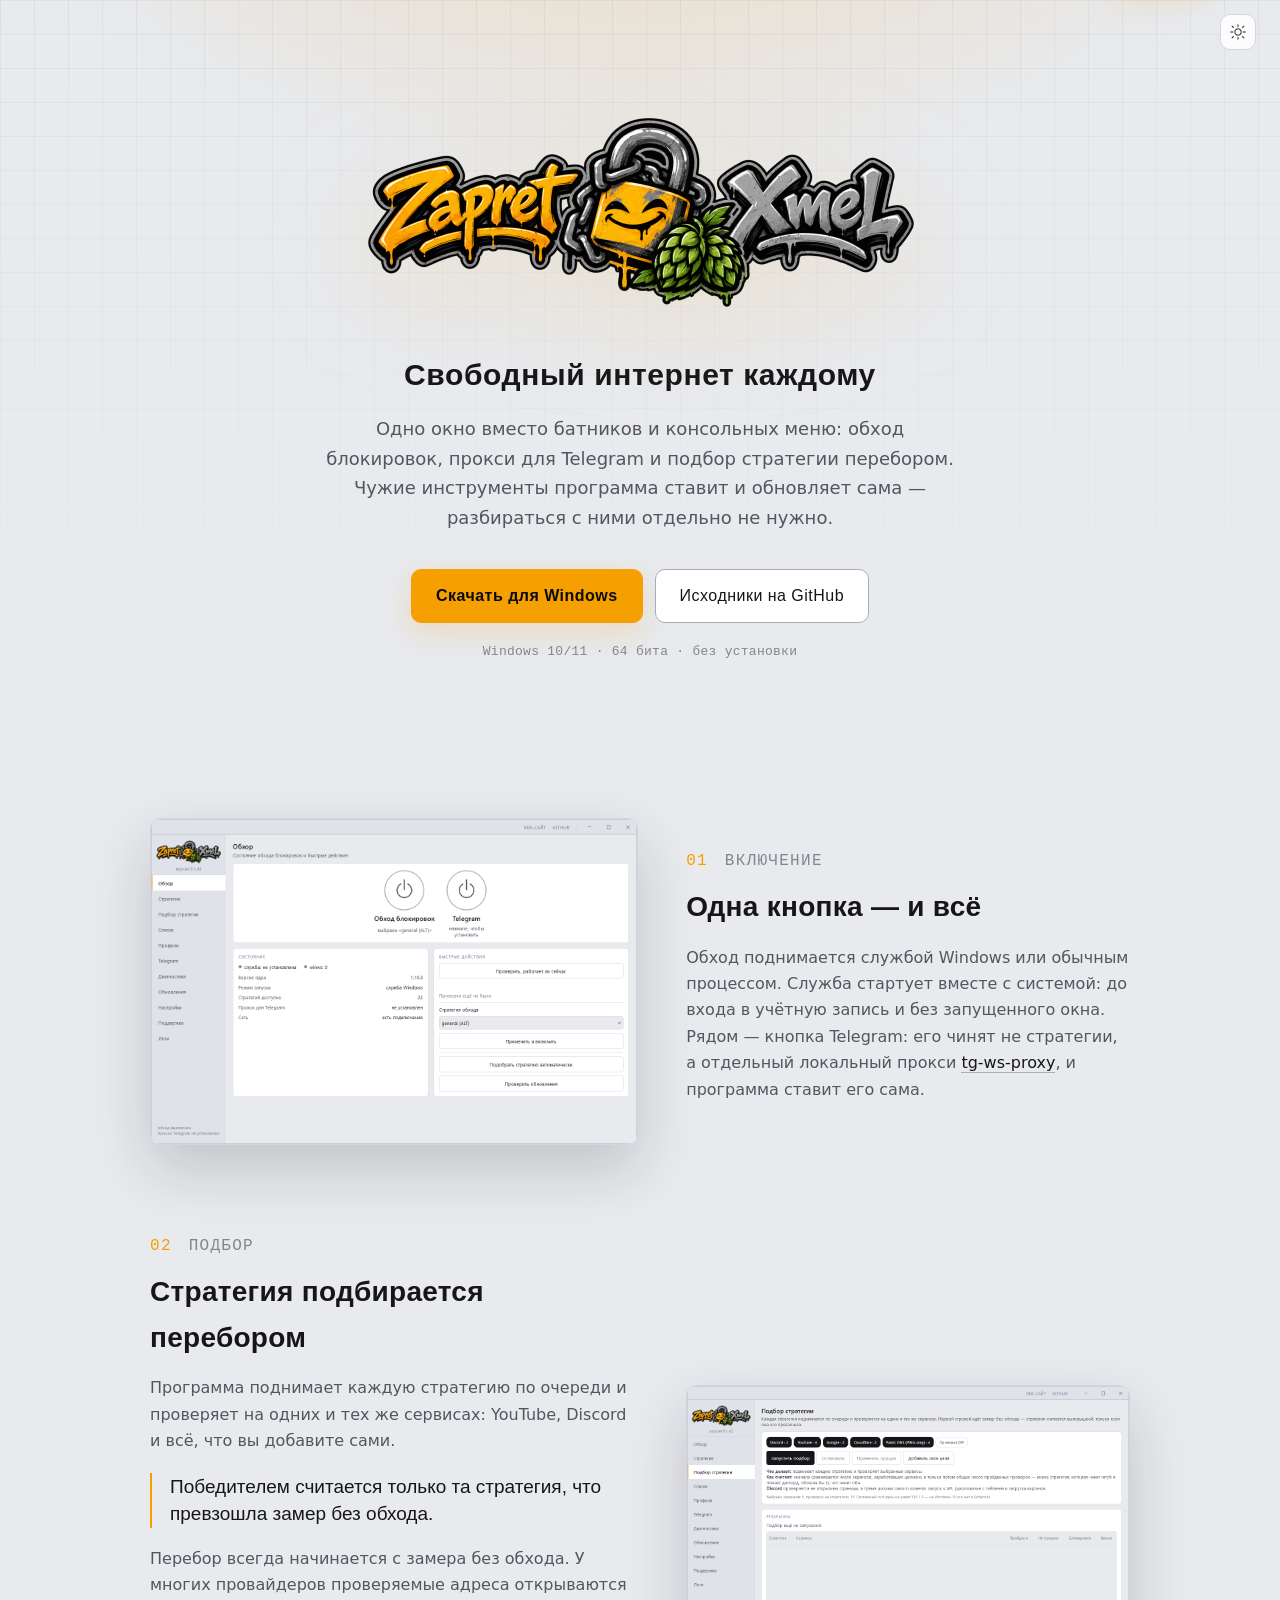
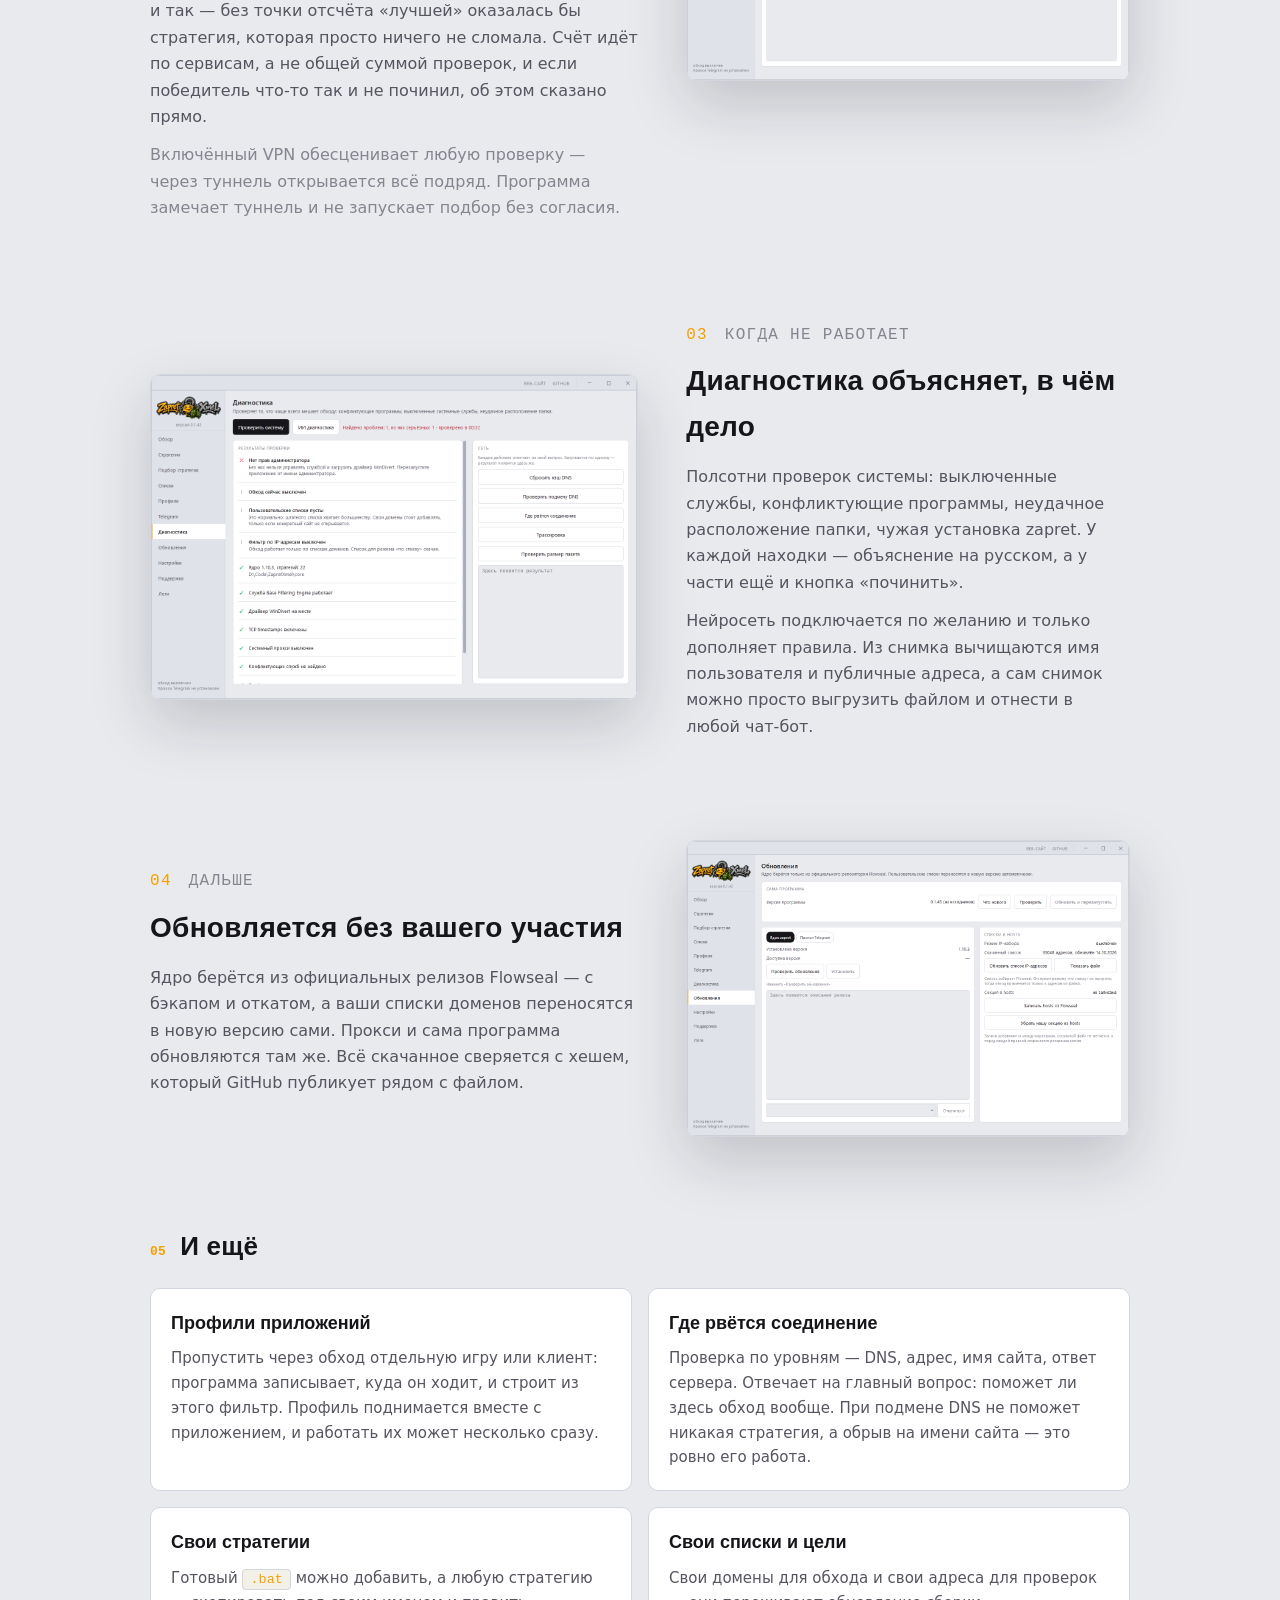
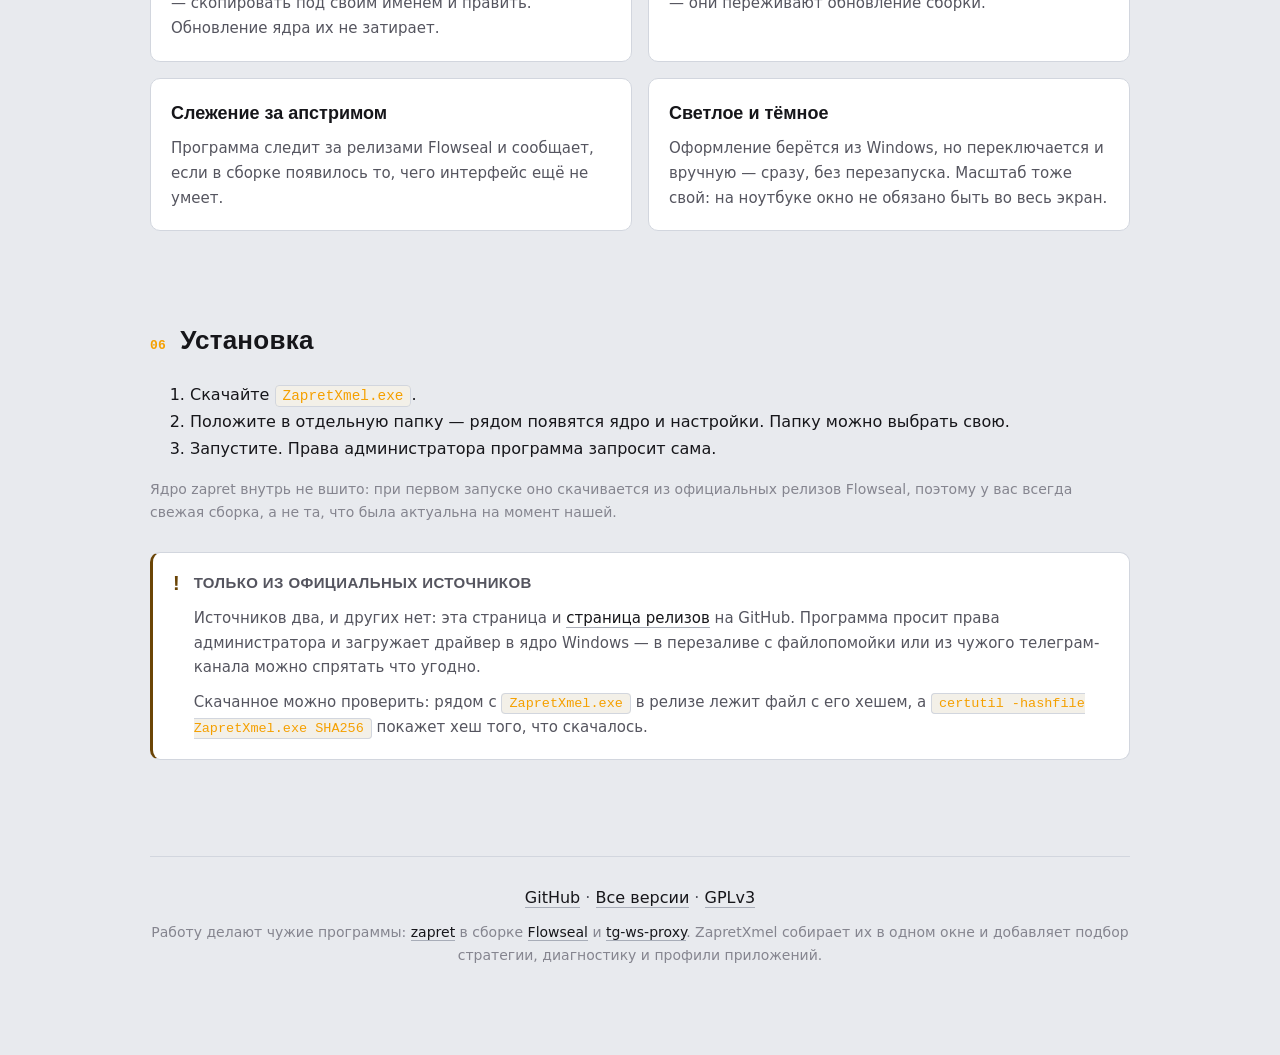
==== commit fd484a77: "fix(оформление): цветные подписи в светлой теме выглядели блёклыми Мерил контраст к карточке: отстав" ====
--- a/docs/index.html
+++ b/docs/index.html
@@ -25,7 +25,7 @@
 <link rel="canonical" href="https://igorxmel.github.io/ZapretXmel/">
 <link rel="sitemap" type="application/xml" href="sitemap.xml">
 <link rel="icon" href="assets/favicon.png" type="image/png">
-<link rel="stylesheet" href="style.css?v=11">
+<link rel="stylesheet" href="style.css?v=12">
 
 <!-- Тема проставляется до первой отрисовки: иначе у тех, у кого в системе
      светлое оформление, страница на мгновение мигала бы тёмной. Поэтому
@@ -271,6 +271,6 @@
   <img id="lightbox-image" alt="">
 </div>
 
-<script src="site.js?v=11"></script>
+<script src="site.js?v=12"></script>
 </body>
 </html>
--- a/docs/style.css
+++ b/docs/style.css
@@ -56,7 +56,7 @@
   --text: #16161a;
   --text-dim: #55555f;
   --text-muted: #85858f;
-  --warning: #8a5d0a;
+  --warning: #6b4506;
   --shadow: rgba(22, 22, 26, 0.14);
   /* Сетка на светлом должна быть тёмной, иначе её попросту нет. Свечение
      наоборот плотнее: на белом оранжевый разбавляется сильнее. */
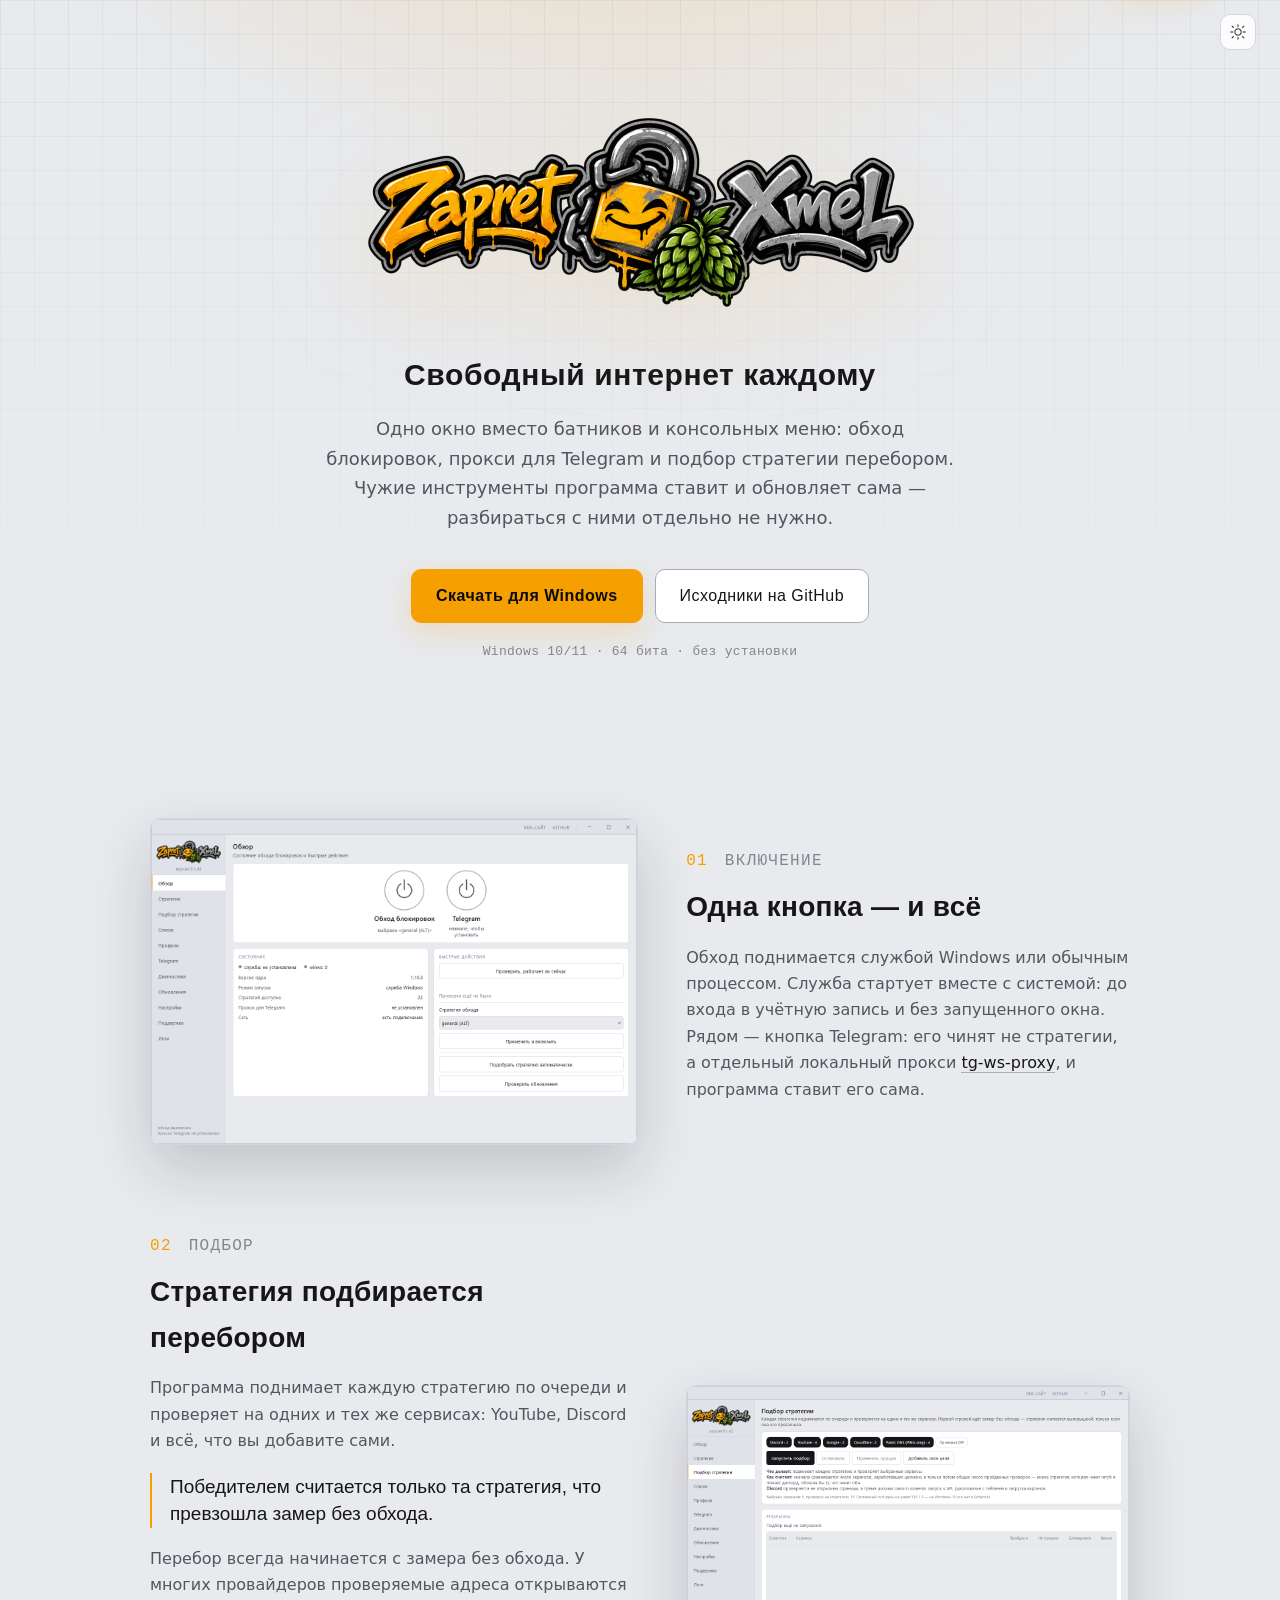
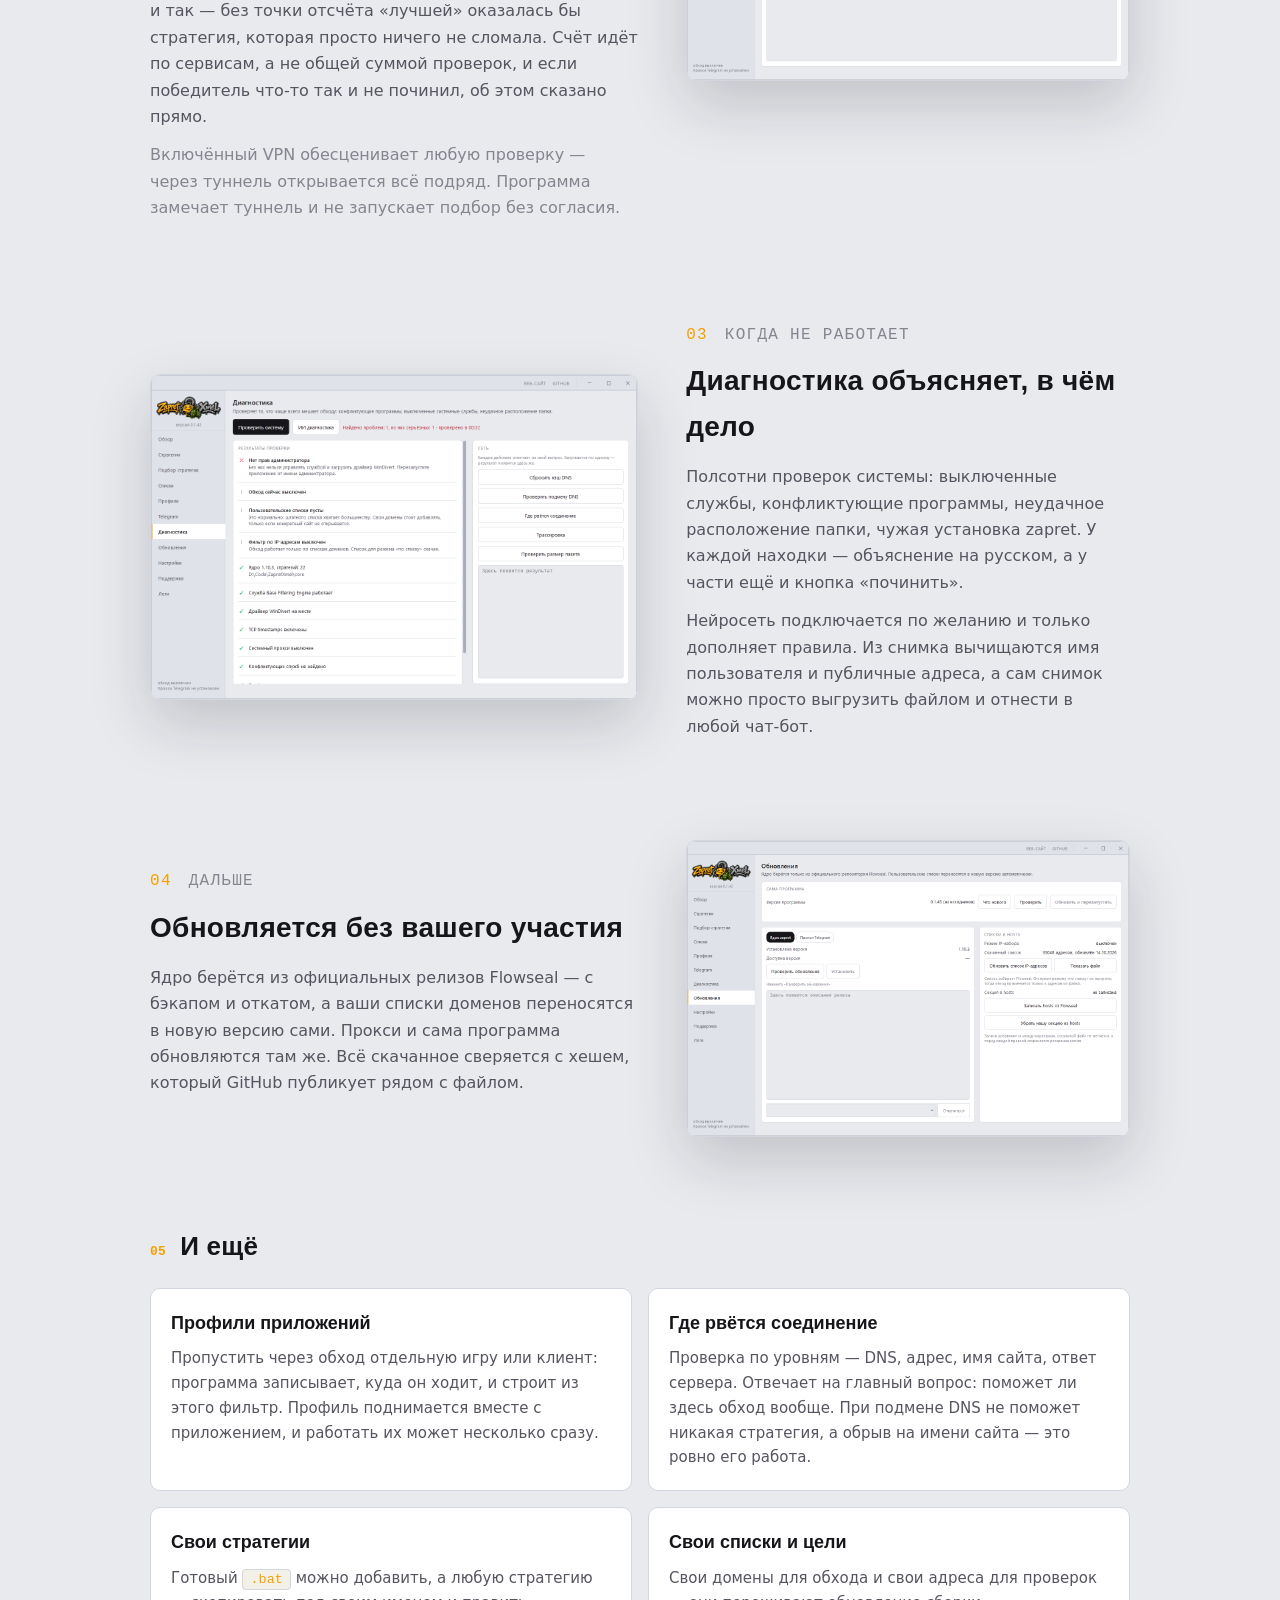
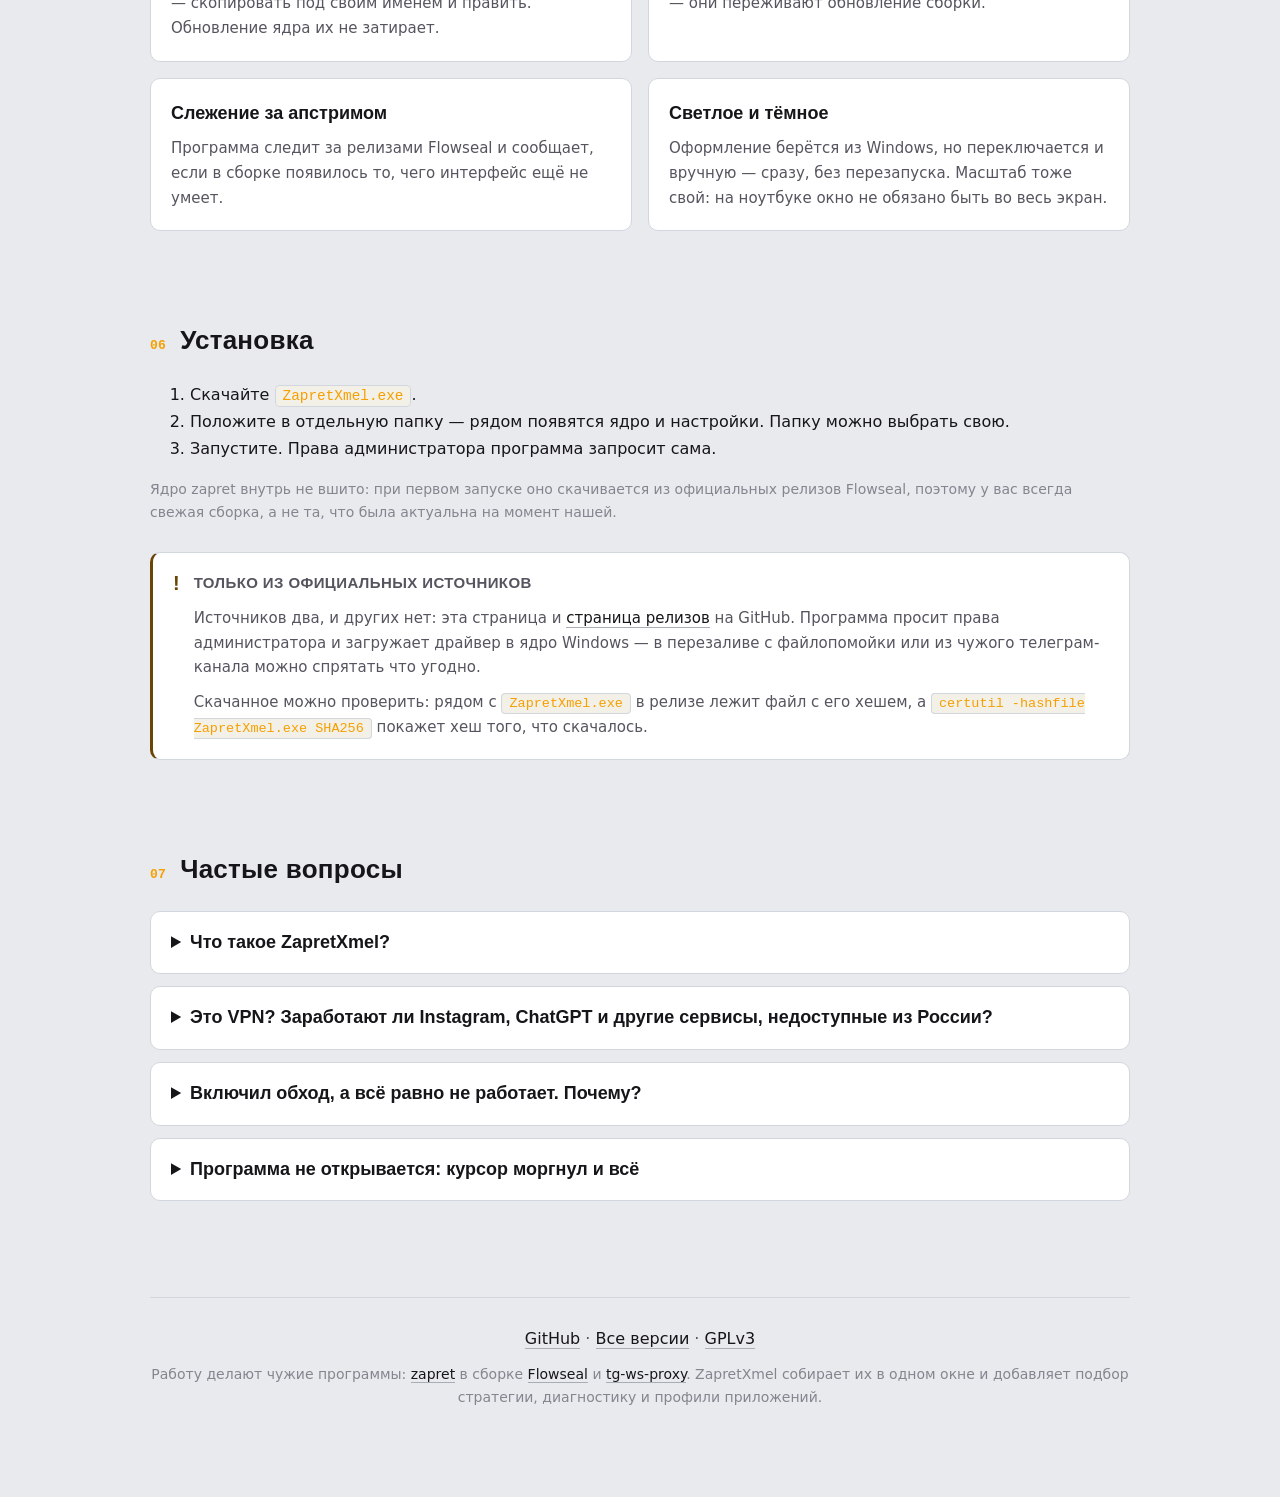
==== commit 07a824f2: "docs(сайт): частые вопросы в README и на сайте Раздел про «программа не открывается» был одним из по" ====
--- a/docs/index.html
+++ b/docs/index.html
@@ -25,7 +25,7 @@
 <link rel="canonical" href="https://igorxmel.github.io/ZapretXmel/">
 <link rel="sitemap" type="application/xml" href="sitemap.xml">
 <link rel="icon" href="assets/favicon.png" type="image/png">
-<link rel="stylesheet" href="style.css?v=12">
+<link rel="stylesheet" href="style.css?v=13">
 
 <!-- Тема проставляется до первой отрисовки: иначе у тех, у кого в системе
      светлое оформление, страница на мгновение мигала бы тёмной. Поэтому
@@ -247,6 +247,50 @@
   </div>
 </section>
 
+<section class="faq reveal">
+  <h2 class="title"><span>07</span> Частые вопросы</h2>
+  <details>
+    <summary>Что такое ZapretXmel?</summary>
+    <p>ZapretXmel — это окно для программы zapret, которая обходит замедление и блокировки сайтов на уровне провайдера: YouTube, Discord и им подобные. Сам zapret управляется консолью и батниками, а здесь есть кнопка «включить», подбор подходящей стратегии, прокси для Telegram и проверка, на каком уровне рвётся соединение.</p>
+    <p>Программа бесплатная, исходники открыты. Ядро zapret она не содержит: скачивает его из официальных релизов Flowseal при первом запуске.</p>
+  </details>
+  <details>
+    <summary>Это VPN? Заработают ли Instagram, ChatGPT и другие сервисы, недоступные из России?</summary>
+    <p><strong>Нет, это не VPN.</strong> ZapretXmel не прячет ваш адрес, не меняет страну и не шифрует трафик. Он решает одну задачу: мешает провайдеру резать или замедлять соединение, которое тот опознаёт по имени сайта. Именно так замедляют YouTube и Discord.</p>
+    <p>От чего зависит, заработает ли конкретный сервис:</p>
+    <ul>
+      <li><strong>Блокирует провайдер по имени сайта</strong> — обход может помочь. Так устроено замедление YouTube и Discord, и такие сайты есть в списках сборки. Для своего сайта добавьте домен в «Списки» и перезапустите обход.</li>
+      <li><strong>Сервис недоступен с российских адресов</strong> — обход не поможет. Сюда относятся Instagram и другие сервисы Meta, ChatGPT (OpenAI) и другие нейросети: сервер отказывает по вашему адресу, а адрес ZapretXmel не меняет. Здесь нужен VPN. Этих сервисов нет и в списках сборки.</li>
+      <li><strong>Соединение рвут по адресу сервера или подменяют DNS</strong> — стратегии почти не помогают. Подмену DNS лечит смена DNS на публичный (1.1.1.1 или 8.8.8.8). Как ваш провайдер блокирует вообще, показывает «Диагностика» → «Где рвётся соединение».</li>
+    </ul>
+    <p>Если нужны оба — и YouTube, и ChatGPT, — придётся совмещать обход с VPN, а они конфликтуют: см. следующий вопрос.</p>
+  </details>
+  <details>
+    <summary>Включил обход, а всё равно не работает. Почему?</summary>
+    <p>Самая частая причина — <strong>одновременно включён VPN</strong> или другая программа, влияющая на сеть. Обход работает с пакетами на уровне системы и плохо дружит с чужими перехватчиками трафика: когда всё идёт через туннель, он этот трафик просто не видит. Программа замечает это сама и пишет на главном экране «Трафик идёт через…».</p>
+    <p>Что проверить по порядку:</p>
+    <ol>
+      <li><strong>Выключите VPN</strong> и прокси на время проверки. Если VPN нужен для чего-то одного, у многих клиентов можно исключить из него YouTube и Discord (раздельное туннелирование — зависит от клиента).</li>
+      <li><strong>Закройте другие обходчики</strong>: GoodbyeDPI, ByeDPI, SpoofDPI, Adguard. Две программы, перехватывающие пакеты одновременно, мешают друг другу.</li>
+      <li><strong>Запустите «Диагностика» → «Проверить систему».</strong> Она назовёт конфликтующие службы (Killer, Intel Connectivity Network Service, Check Point, SmartByte) и подскажет, что делать.</li>
+      <li><strong>Подберите стратегию</strong> в разделе «Подбор стратегии»: у каждого провайдера работает своя.</li>
+      <li><strong>Telegram чинится отдельно.</strong> Стратегии ему не помогают — нужен раздел «Telegram» и прокси.</li>
+    </ol>
+  </details>
+  <details>
+    <summary>Программа не открывается: курсор моргнул и всё</summary>
+    <p>Так выглядит, когда <code>.exe</code> останавливают, не показав ни ошибки, ни окна. Чаще всего виноват антивирус, реже — метка «скачано из интернета». Причину можно найти за пару минут.</p>
+    <ol>
+      <li><strong>Посмотрите журнал.</strong> Рядом с программой есть папка <code>data/logs</code>, в ней <code>app.log</code>. Нет файла или он старый — программа не дошла до собственного кода: её остановили раньше. Есть свежий — последние строки скажут, что случилось (приложите их к <a href="https://github.com/igorxmel/ZapretXmel/issues">задаче</a>).</li>
+      <li><strong>Загляните в журнал защиты антивируса</strong> — там видно, что и по какой причине заблокировано. В Windows это «Безопасность Windows» → «Защита от вирусов и угроз» → «Журнал защиты».</li>
+      <li><strong>Снимите метку интернета.</strong> Правая кнопка по <code>ZapretXmel.exe</code> → «Свойства» → внизу «Разблокировать» → «ОК». Если такой галочки нет, файл не помечен.</li>
+      <li><strong>Добавьте в исключения сам <code>ZapretXmel.exe</code>.</strong> Программа одним файлом при запуске распаковывает себя во временную папку, и сторонние антивирусы проверяют именно её — поэтому блокировка бывает до появления окна.</li>
+      <li><strong>Если антивирус сторонний, отправьте файл ему как ложное срабатывание.</strong> У каждого есть форма (приложите хеш из <code>ZapretXmel.exe.sha256</code>). Это помогает не только вам: после разбора программа перестаёт ругаться у всех.</li>
+    </ol>
+    <p>Отдельно: сборка пока не подписана сертификатом, поэтому Windows может показывать предупреждение SmartScreen («Windows защитила ваш компьютер»). «Подробнее» → «Выполнить в любом случае».</p>
+  </details>
+</section>
+
 </main>
 
 <footer>
@@ -271,6 +315,6 @@
   <img id="lightbox-image" alt="">
 </div>
 
-<script src="site.js?v=12"></script>
+<script src="site.js?v=13"></script>
 </body>
 </html>
--- a/docs/style.css
+++ b/docs/style.css
@@ -563,3 +563,39 @@
   .theme-toggle { top: 10px; right: 16px; }
   .bar { padding-right: 62px; }
 }
+
+
+/* --- частые вопросы ---------------------------------------------------- */
+
+/* Раскрывающиеся блоки без скрипта: <details> работает и при выключенном JS, а
+   вопросы остаются доступными для поиска по странице. */
+.faq details {
+  margin-bottom: 12px;
+  background: var(--surface);
+  border: 1px solid var(--border);
+  border-radius: var(--radius);
+}
+
+.faq summary {
+  padding: 16px 20px;
+  color: var(--text);
+  font-family: var(--display);
+  font-size: 18px;
+  font-weight: 600;
+  cursor: pointer;
+}
+
+.faq summary:hover { background: var(--surface-hover); border-radius: var(--radius); }
+
+.faq details[open] summary { border-bottom: 1px solid var(--border); }
+
+.faq details > :not(summary) { margin-left: 20px; margin-right: 20px; }
+.faq details > p:first-of-type,
+.faq details > ul:first-of-type,
+.faq details > ol:first-of-type { margin-top: 16px; }
+.faq details > :last-child { margin-bottom: 18px; }
+
+.faq ul, .faq ol { padding-left: 22px; color: var(--text-dim); }
+.faq li { margin-bottom: 10px; }
+.faq li:last-child { margin-bottom: 0; }
+.faq strong { color: var(--text); font-weight: 600; }
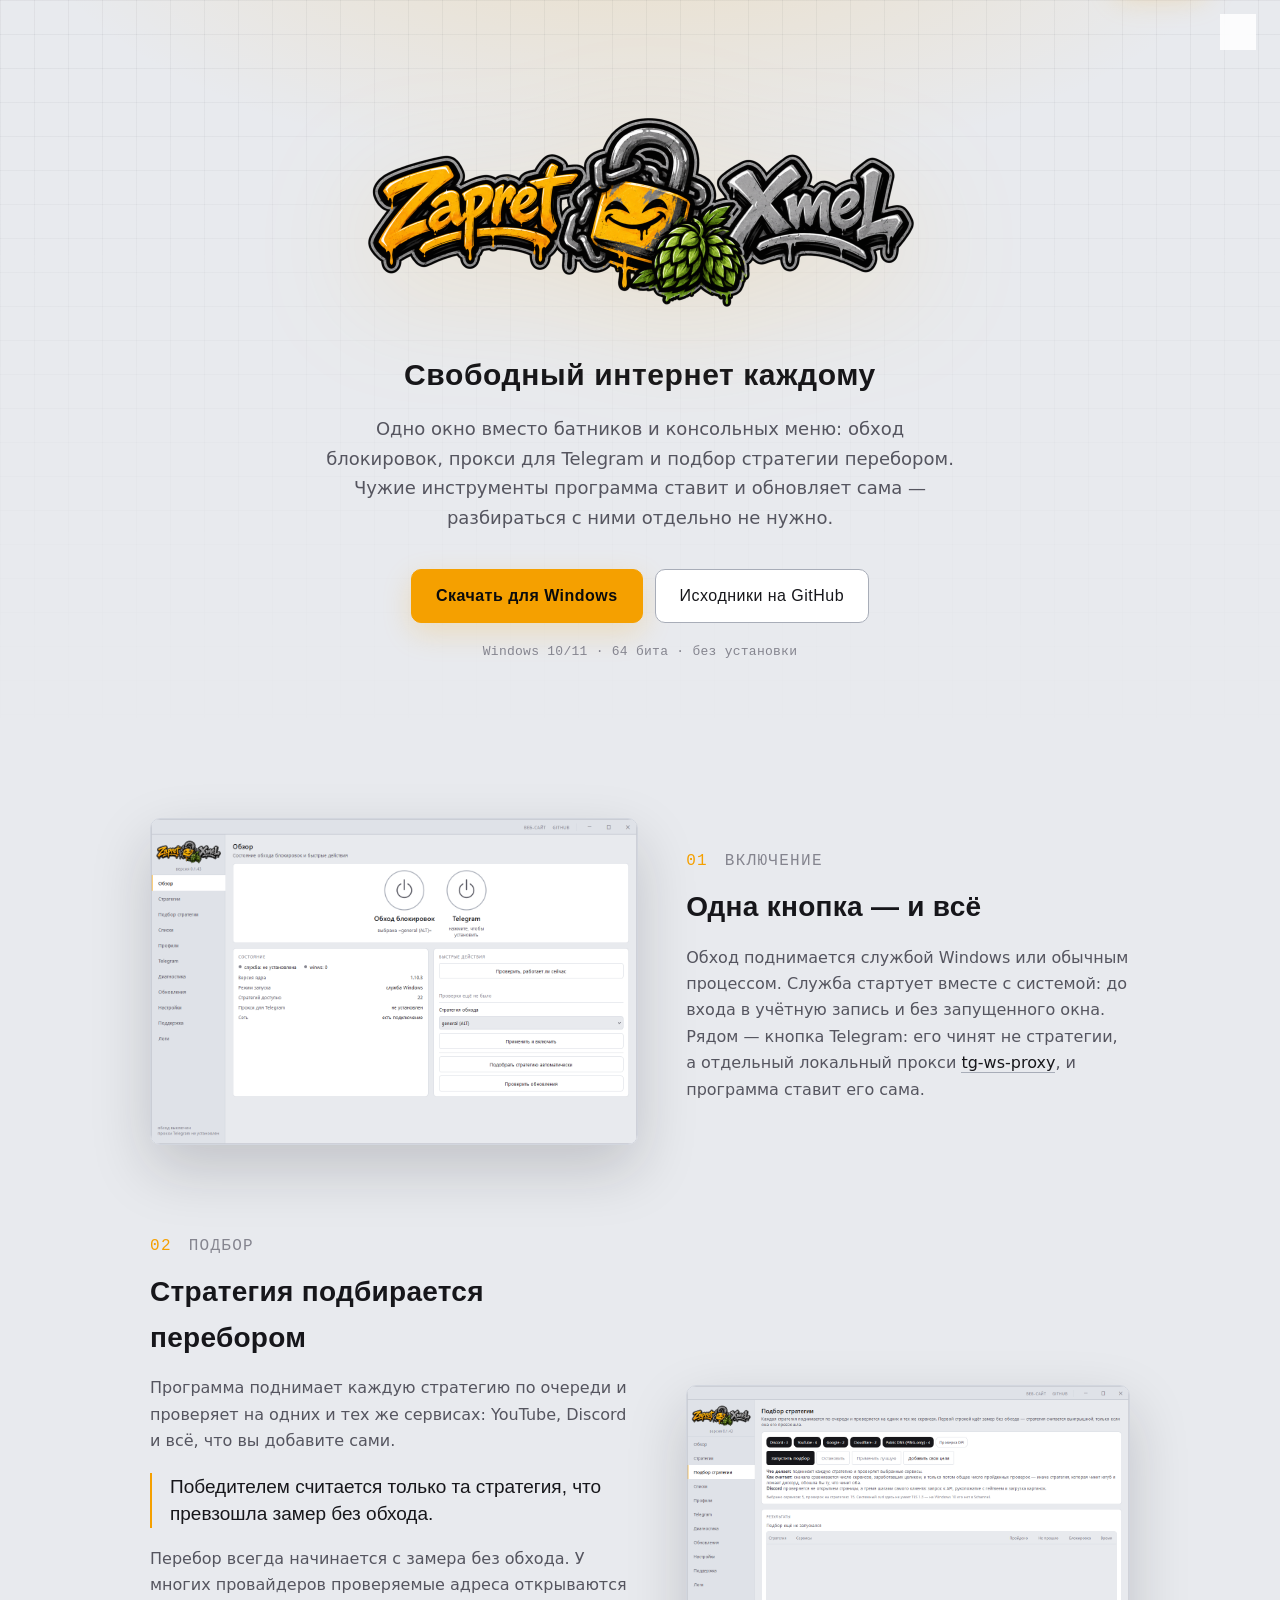
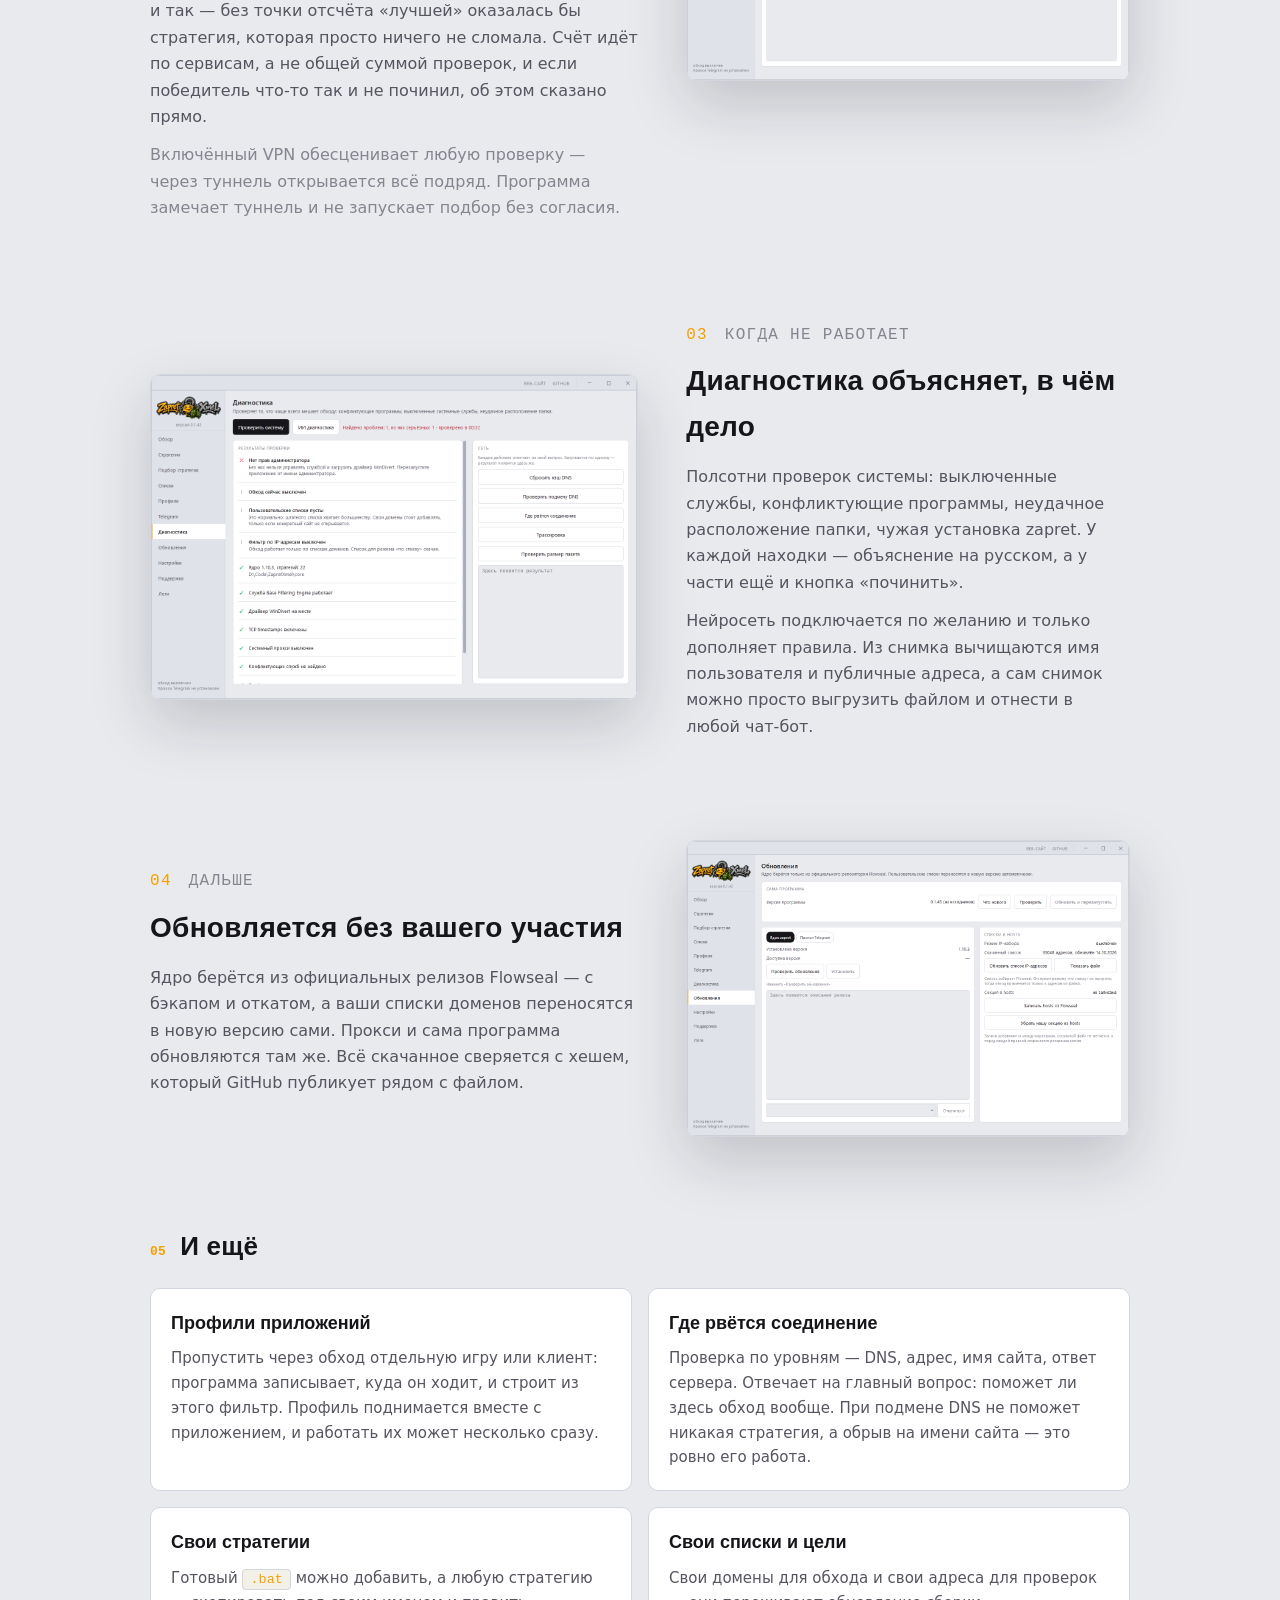
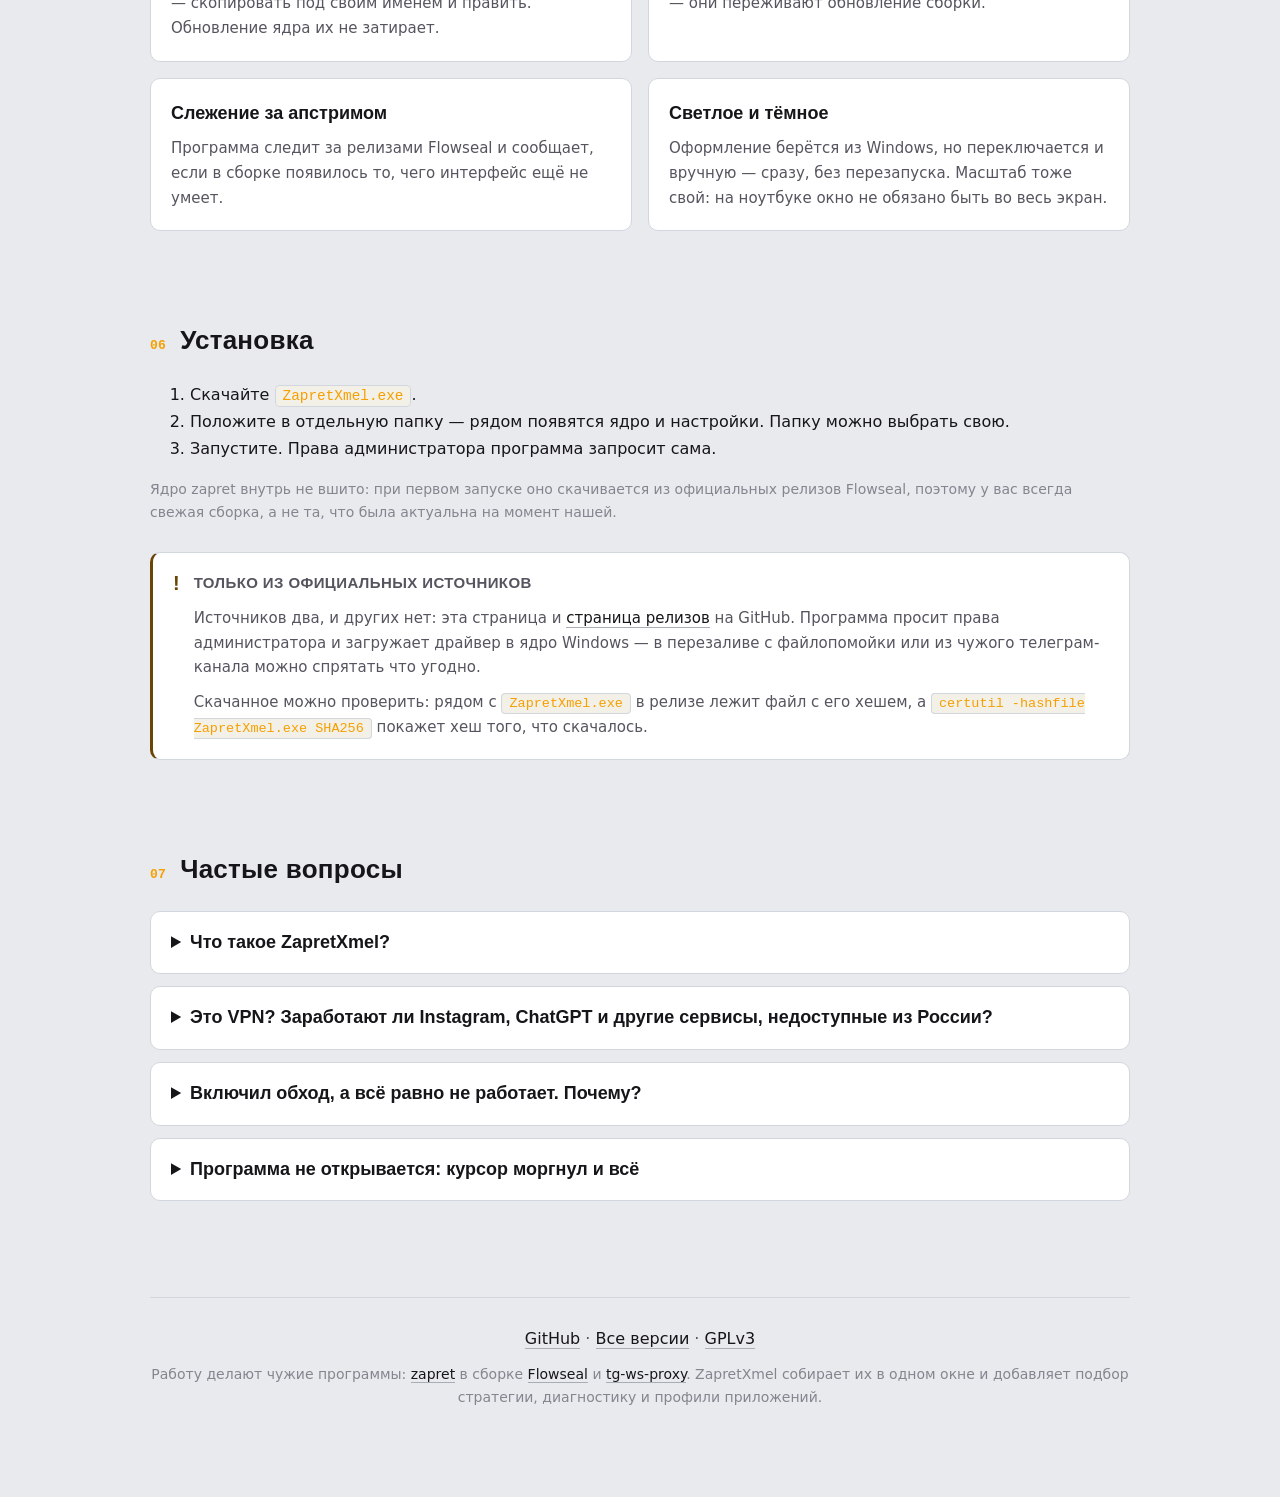
==== commit 4cb7afcd: "docs(сайт): заголовок страницы для поиска и настоящий h1 Заголовок «ZapretXmel — Свободный интернет " ====
--- a/docs/index.html
+++ b/docs/index.html
@@ -3,14 +3,14 @@
 <head>
 <meta charset="utf-8">
 <meta name="viewport" content="width=device-width, initial-scale=1">
-<title>ZapretXmel — обход блокировок без батников</title>
+<title>ZapretXmel — GUI для zapret: обход блокировок в одном окне | Свободный интернет каждому</title>
 <meta name="description" content="Обход блокировок в одном окне: ядро zapret, прокси для Telegram, подбор стратегии перебором с честным замером без обхода и диагностика.">
 
 <!-- Карточка для ссылок в мессенджерах. Берётся отдельная картинка
      1200×630 (assets/og.png), а не баннер: у баннера прозрачный фон и свои
      пропорции, поэтому Telegram и Discord подкладывали под логотип белое
      полотно и обрезали его по краям. -->
-<meta property="og:title" content="ZapretXmel — обход блокировок без батников">
+<meta property="og:title" content="ZapretXmel — Свободный интернет каждому">
 <meta property="og:description" content="Обход блокировок в одном окне: ядро zapret, прокси для Telegram, подбор стратегии перебором с честным замером без обхода и диагностика.">
 <meta property="og:image" content="https://igorxmel.github.io/ZapretXmel/assets/og.png">
 <meta property="og:image:width" content="1200">
@@ -25,7 +25,7 @@
 <link rel="canonical" href="https://igorxmel.github.io/ZapretXmel/">
 <link rel="sitemap" type="application/xml" href="sitemap.xml">
 <link rel="icon" href="assets/favicon.png" type="image/png">
-<link rel="stylesheet" href="style.css?v=13">
+<link rel="stylesheet" href="style.css?v=14">
 
 <!-- Тема проставляется до первой отрисовки: иначе у тех, у кого в системе
      светлое оформление, страница на мгновение мигала бы тёмной. Поэтому
@@ -75,7 +75,7 @@
 <header class="hero" id="top">
   <img class="banner reveal" style="--step: 0" src="assets/banner.png" alt="ZapretXmel" width="560">
 
-  <p class="slogan reveal" style="--step: 1">Свободный интернет каждому</p>
+  <h1 class="slogan reveal" style="--step: 1">Свободный интернет каждому</h1>
 
   <p class="lead reveal" style="--step: 2">
     Одно окно вместо батников и консольных меню: обход блокировок, прокси для
@@ -247,7 +247,7 @@
   </div>
 </section>
 
-<section class="faq reveal">
+<section class="faq reveal" id="faq">
   <h2 class="title"><span>07</span> Частые вопросы</h2>
   <details>
     <summary>Что такое ZapretXmel?</summary>
@@ -315,6 +315,6 @@
   <img id="lightbox-image" alt="">
 </div>
 
-<script src="site.js?v=13"></script>
+<script src="site.js?v=14"></script>
 </body>
 </html>
--- a/docs/style.css
+++ b/docs/style.css
@@ -599,3 +599,6 @@
 .faq li { margin-bottom: 10px; }
 .faq li:last-child { margin-bottom: 0; }
 .faq strong { color: var(--text); font-weight: 600; }
+
+/* Ссылка #faq не должна уходить под верхнюю полосу. */
+.faq { scroll-margin-top: 72px; }
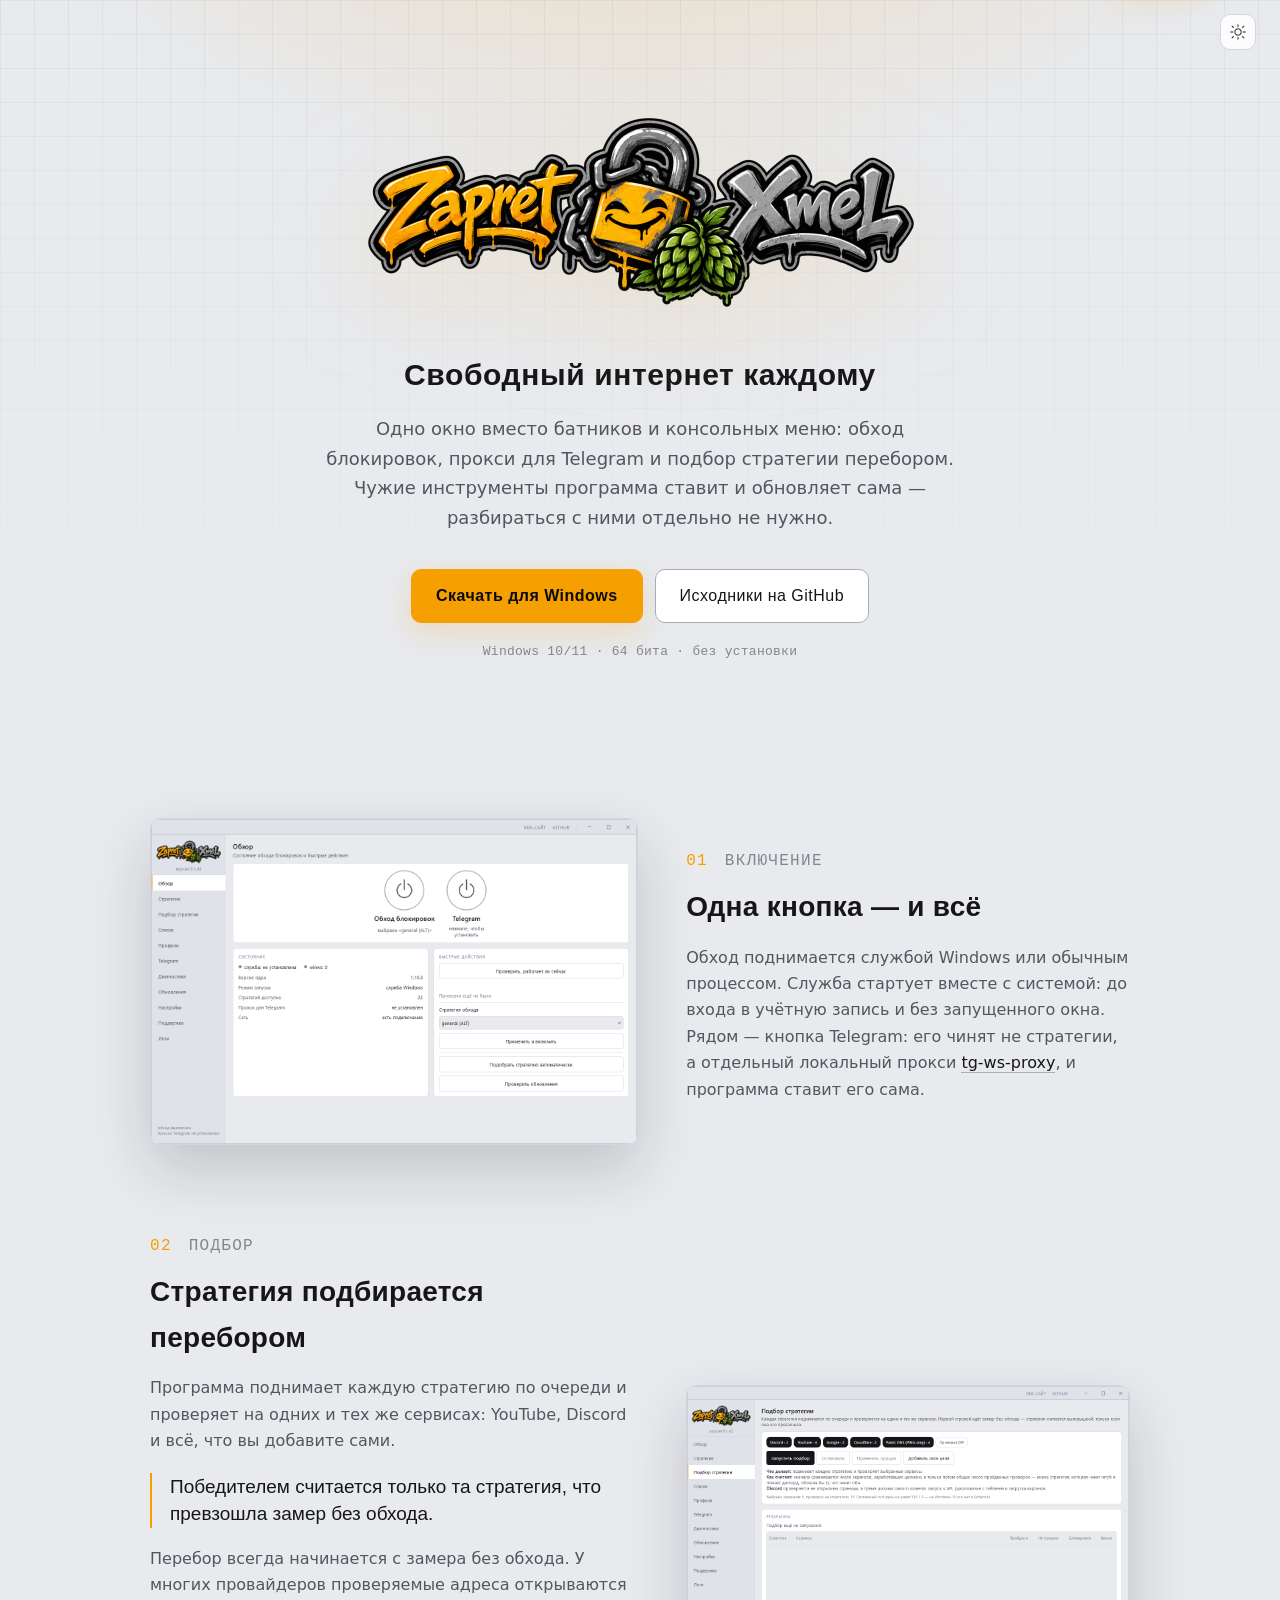
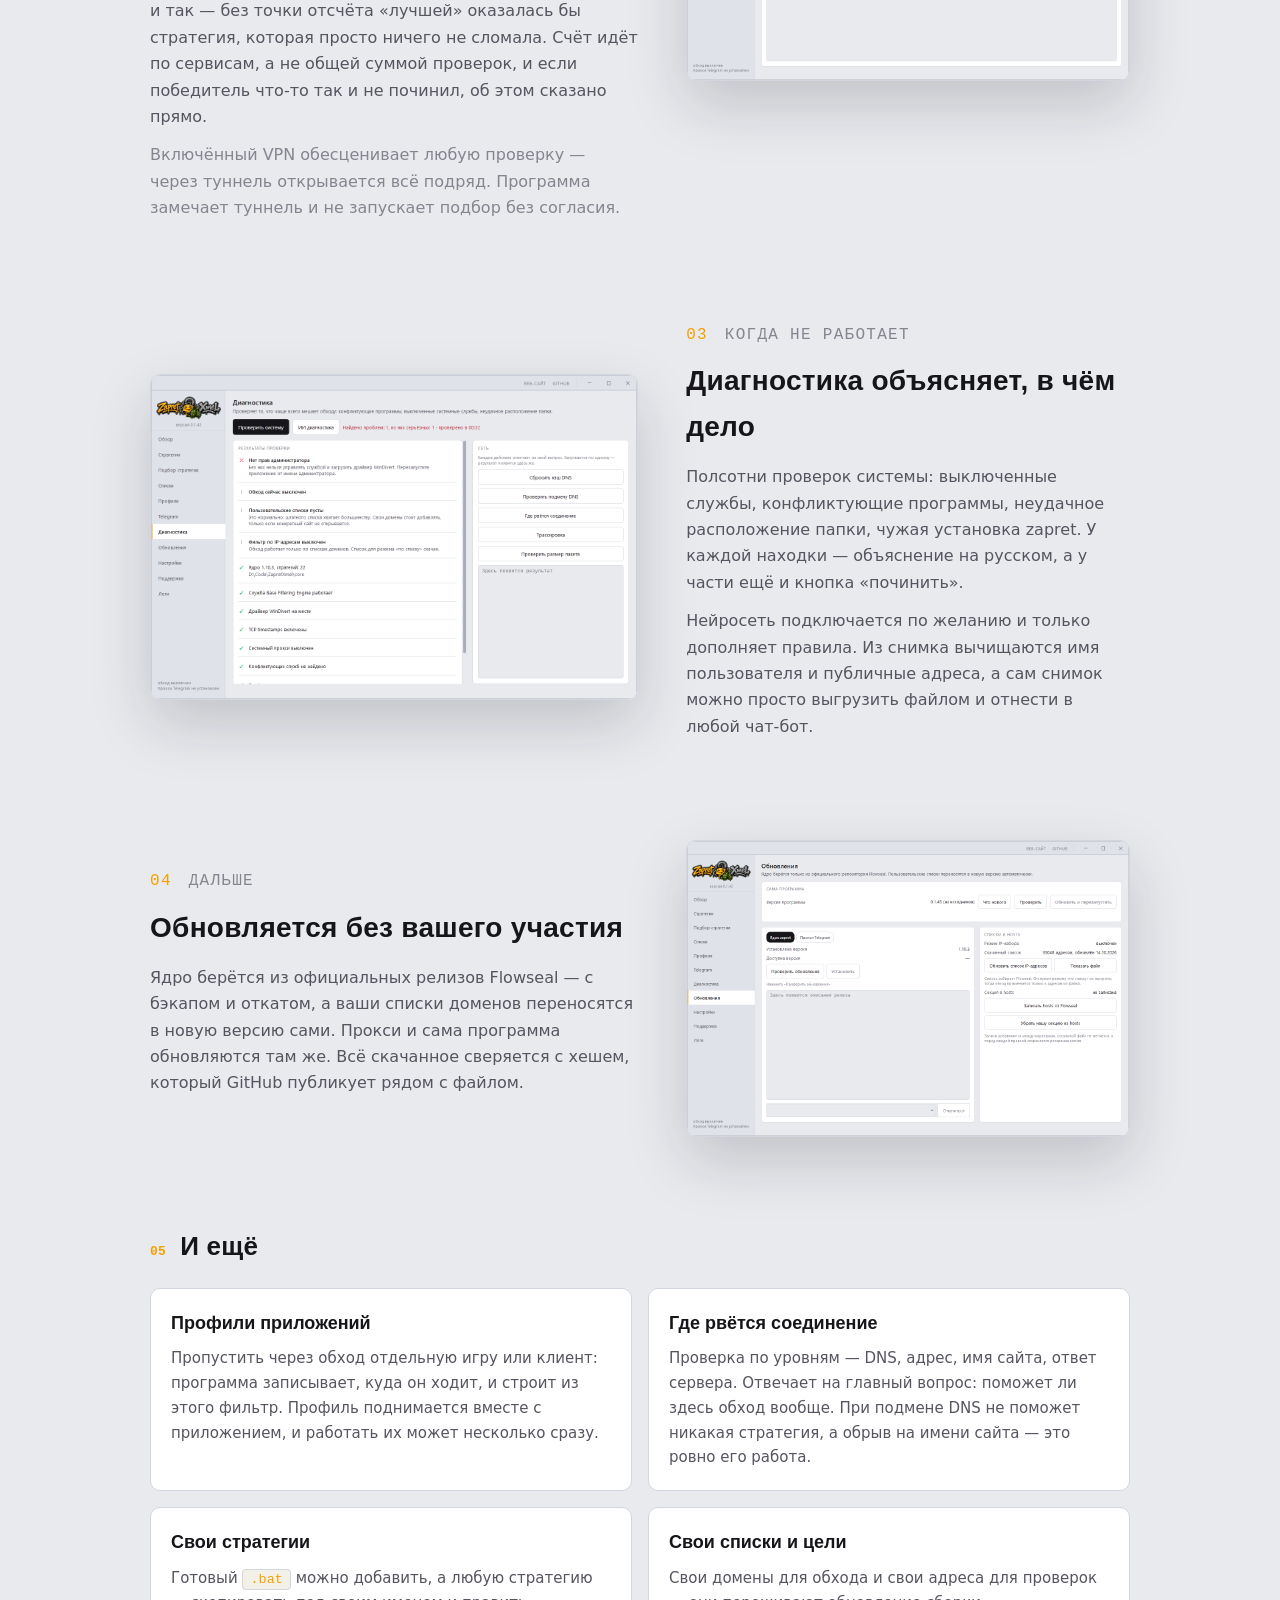
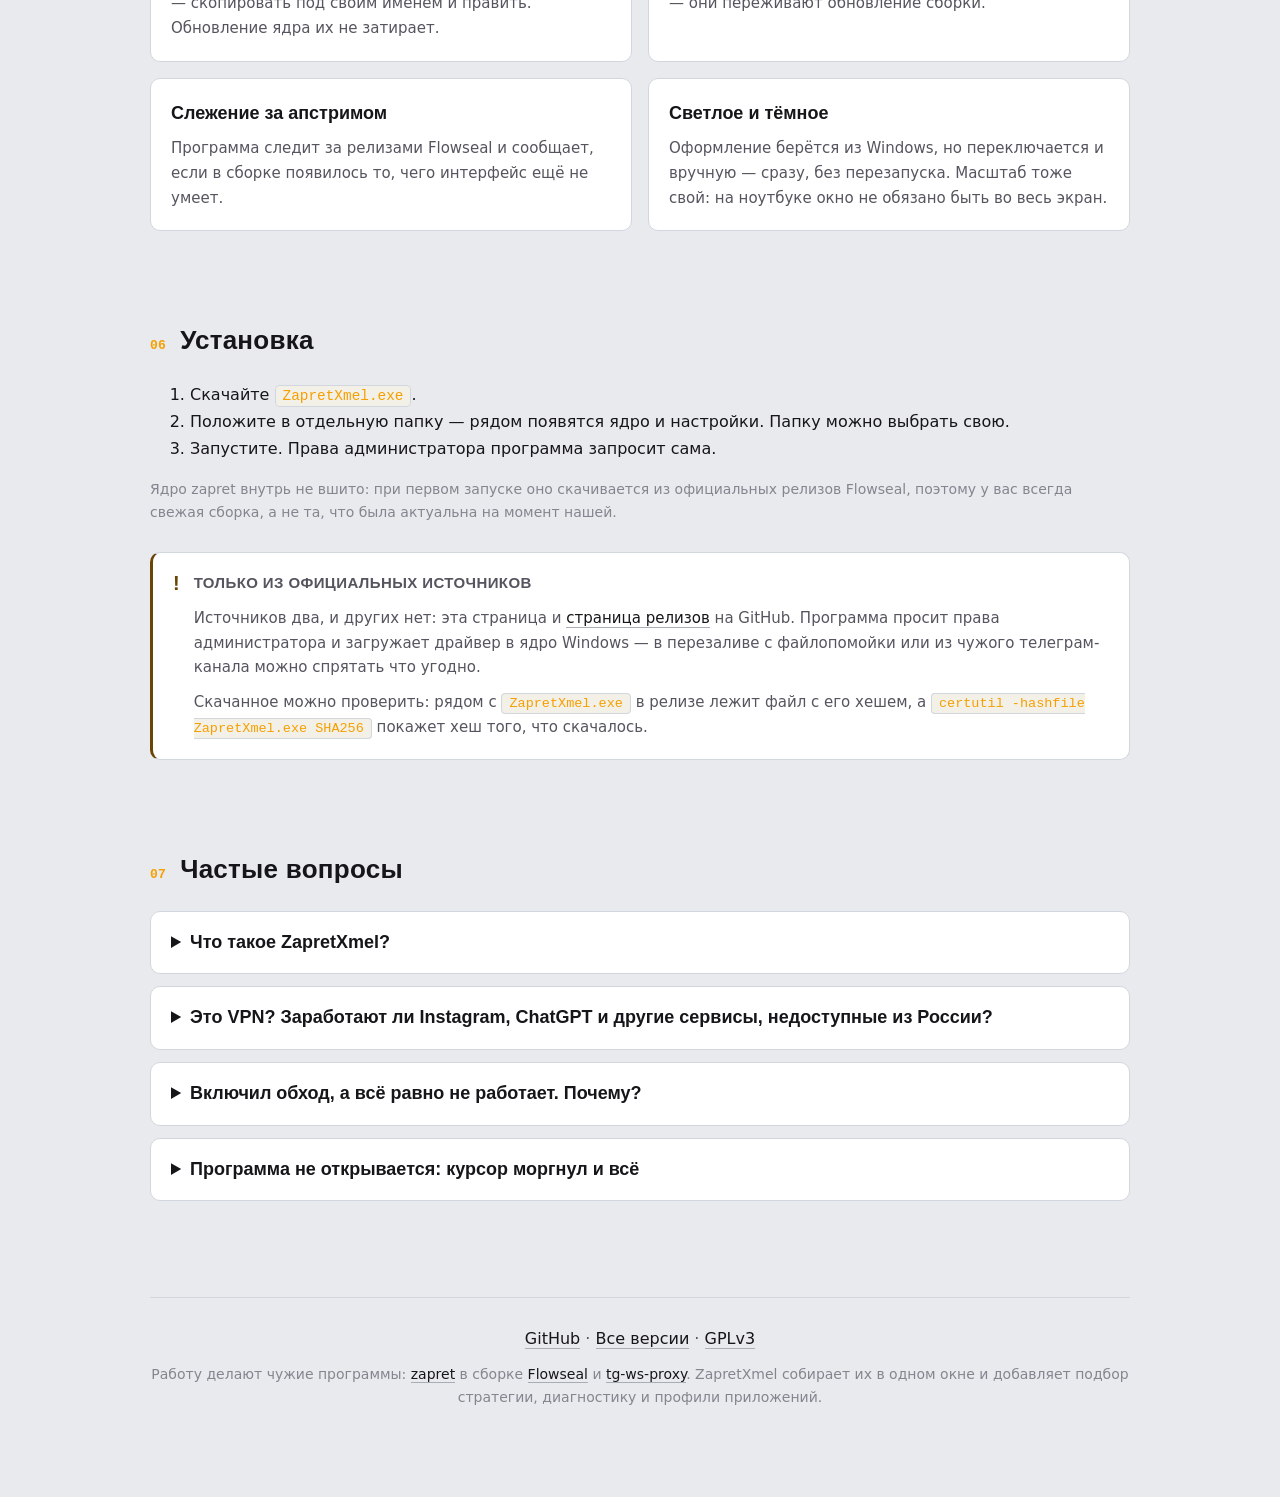
==== commit 2baafd80: "feat(сайт): плавное раскрытие вопросов У <details> высота прыгает: браузер просто убирает и возвраща" ====
--- a/docs/index.html
+++ b/docs/index.html
@@ -25,7 +25,7 @@
 <link rel="canonical" href="https://igorxmel.github.io/ZapretXmel/">
 <link rel="sitemap" type="application/xml" href="sitemap.xml">
 <link rel="icon" href="assets/favicon.png" type="image/png">
-<link rel="stylesheet" href="style.css?v=14">
+<link rel="stylesheet" href="style.css?v=16">
 
 <!-- Тема проставляется до первой отрисовки: иначе у тех, у кого в системе
      светлое оформление, страница на мгновение мигала бы тёмной. Поэтому
@@ -315,6 +315,6 @@
   <img id="lightbox-image" alt="">
 </div>
 
-<script src="site.js?v=14"></script>
+<script src="site.js?v=16"></script>
 </body>
 </html>
